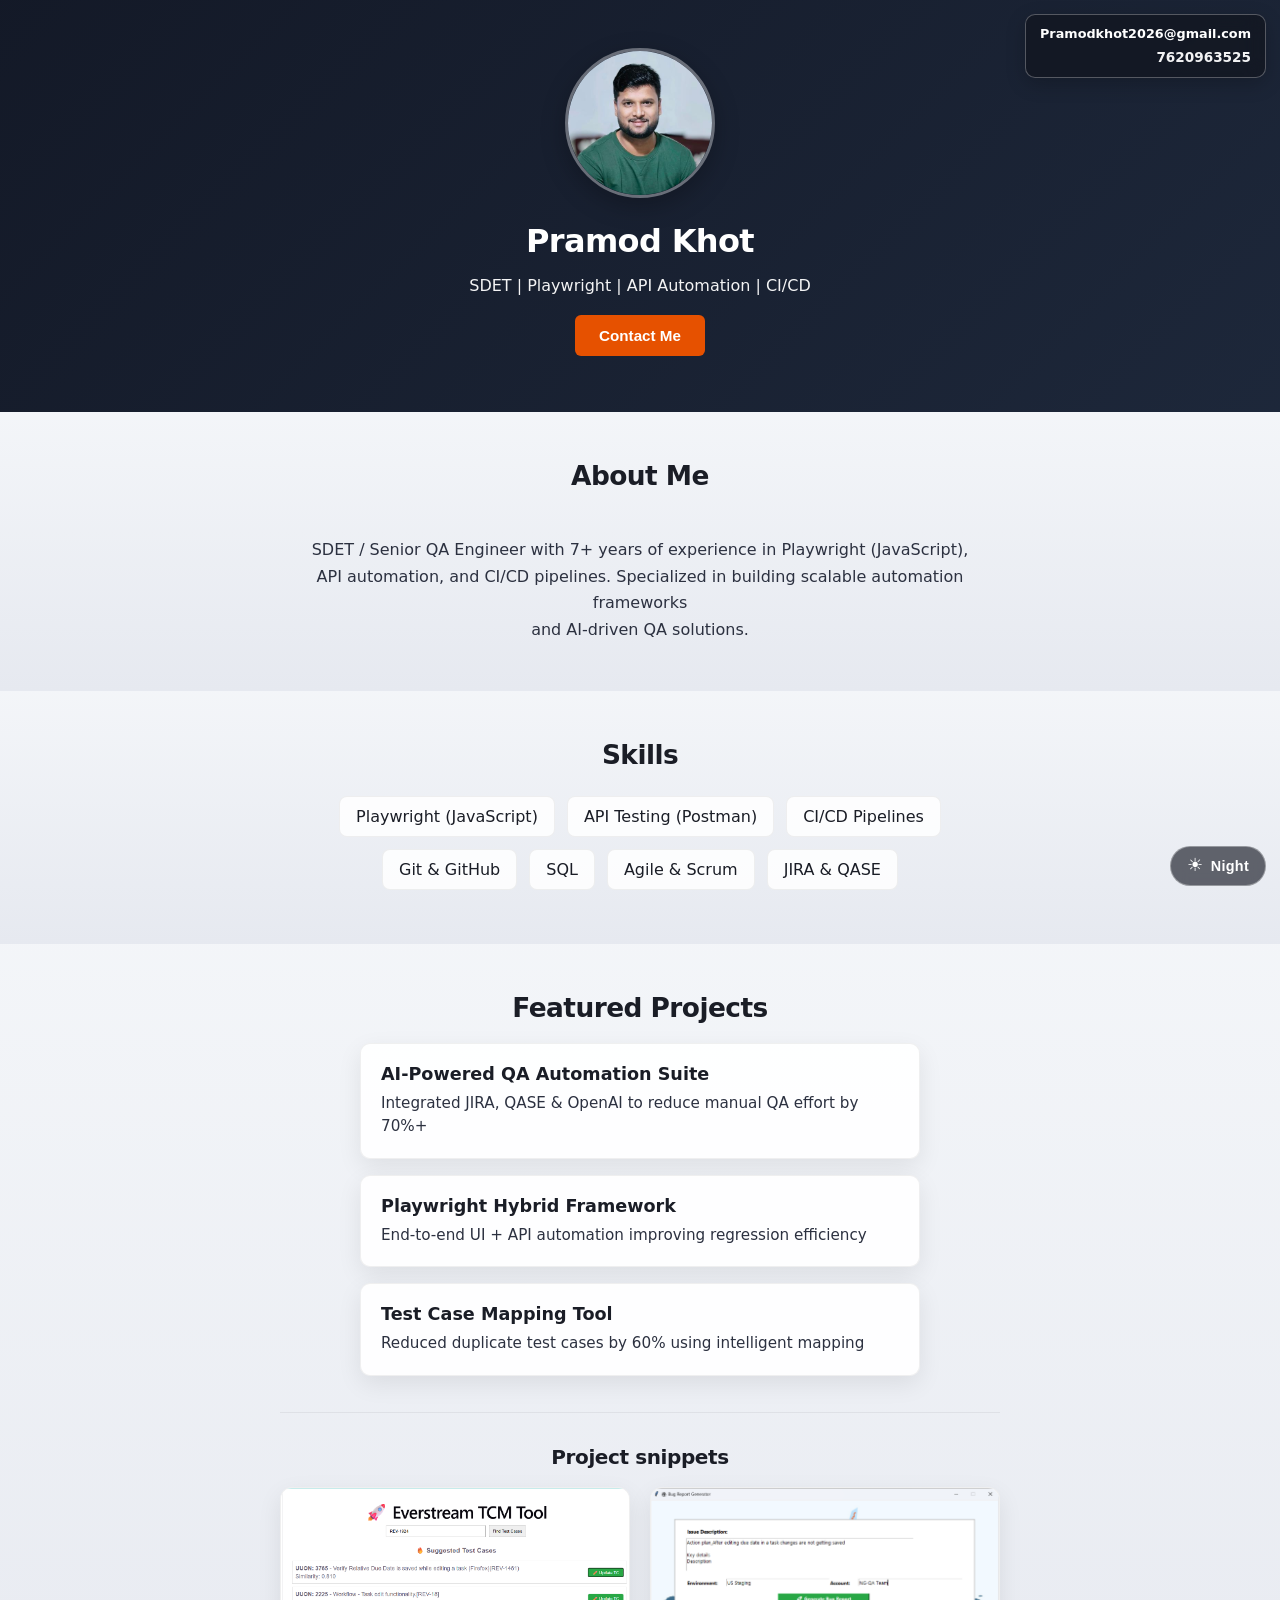
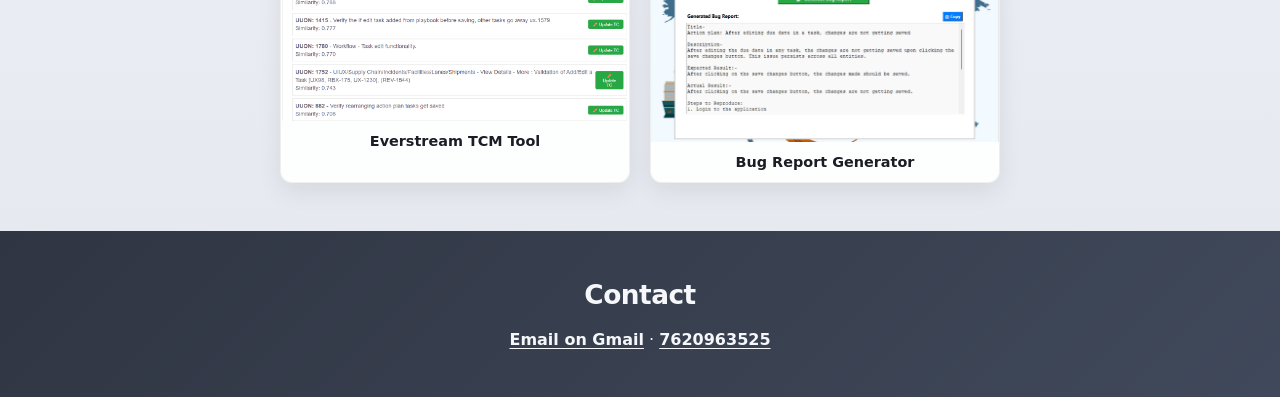
==== index.html @ f7825434 "Initial portfolio upload Initial portfolio upload" ====
<!DOCTYPE html>
<html lang="en" data-theme="light">
<head>
  <meta charset="UTF-8">
  <meta name="viewport" content="width=device-width, initial-scale=1.0">
  <title>Pramod Khot | QA Automation Engineer</title>
  <link rel="stylesheet" href="style.css">
</head>
<body>

<div class="top-contact" aria-label="Quick contact">
  <a
    class="top-contact__email"
    href="https://mail.google.com/mail/?view=cm&amp;fs=1&amp;to=Pramodkhot2026@gmail.com"
    target="_blank"
    rel="noopener noreferrer"
  >Pramodkhot2026@gmail.com</a>
  <a class="top-contact__phone" href="tel:+917620963525">7620963525</a>
</div>

<header class="hero">
  <div class="container">
    <img src="profile.jpg" alt="Profile" class="profile-img">
    <h1>Pramod Khot</h1>
    <p>SDET | Playwright | API Automation | CI/CD</p>
    <button type="button" onclick="showContact()">Contact Me</button>
  </div>
</header>

<section class="about section-panel">
  <div class="section-panel__inner">
    <h2>About Me</h2>
    <p id="about-text"></p>
  </div>
</section>

<section class="skills section-panel">
  <div class="section-panel__inner">
    <h2>Skills</h2>
    <ul id="skills-list"></ul>
  </div>
</section>

<section class="projects section-panel">
  <div class="section-panel__inner">
    <h2>Featured Projects</h2>
    <div class="project-card">
      <h3>AI-Powered QA Automation Suite</h3>
      <p>Integrated JIRA, QASE & OpenAI to reduce manual QA effort by 70%+</p>
    </div>

    <div class="project-card">
      <h3>Playwright Hybrid Framework</h3>
      <p>End-to-end UI + API automation improving regression efficiency</p>
    </div>

    <div class="project-card">
      <h3>Test Case Mapping Tool</h3>
      <p>Reduced duplicate test cases by 60% using intelligent mapping</p>
    </div>

    <div class="project-snippets">
      <h3 class="project-snippets__title">Project snippets</h3>
      <div class="project-snippets__grid">
        <figure class="project-snippet">
          <img
            src="TCM.png"
            loading="lazy"
            decoding="async"
            alt="Everstream TCM Tool: search and suggested test cases with similarity scores"
          >
          <figcaption>Everstream TCM Tool</figcaption>
        </figure>
        <figure class="project-snippet">
          <img
            src="bugGEn.png"
            loading="lazy"
            decoding="async"
            alt="Bug Report Generator: issue fields and generated bug report output"
          >
          <figcaption>Bug Report Generator</figcaption>
        </figure>
      </div>
    </div>
  </div>
</section>

<section class="contact section-panel" id="contact">
  <div class="section-panel__inner">
    <h2>Contact</h2>
    <p class="contact__links">
      <a
        href="https://mail.google.com/mail/?view=cm&amp;fs=1&amp;to=Pramodkhot2026@gmail.com"
        target="_blank"
        rel="noopener noreferrer"
      >Email on Gmail</a>
      <span class="contact__sep" aria-hidden="true"> · </span>
      <a href="tel:+917620963525">7620963525</a>
    </p>
  </div>
</section>

<button type="button" class="theme-toggle" id="theme-toggle" aria-label="Switch to night mode" title="Day / night">
  <span class="theme-toggle__icon" aria-hidden="true">☀</span>
  <span class="theme-toggle__label">Night</span>
</button>

<script src="script.js"></script>
</body>
</html>
---- style.css ----
/* Unsplash images — free to use per https://unsplash.com/license */

:root[data-theme="light"] {
  --body-bg: #e6e9ef;
  --text-heading: #1a1d26;
  --text-body: #2c3140;
  --card-bg: rgba(255, 255, 255, 0.92);
  --card-border: rgba(0, 0, 0, 0.06);
  --skill-bg: rgba(255, 255, 255, 0.85);
  --skill-text: #1a1d26;
  --btn-primary: #e65100;
  --btn-primary-hover: #ef6c00;
  --hero-overlay: linear-gradient(135deg, rgba(18, 24, 38, 0.82) 0%, rgba(30, 42, 62, 0.75) 100%);
  --panel-overlay: linear-gradient(180deg, rgba(245, 247, 250, 0.88) 0%, rgba(230, 233, 240, 0.92) 100%);
  --contact-overlay: linear-gradient(135deg, rgba(22, 28, 42, 0.88) 0%, rgba(35, 45, 65, 0.85) 100%);
  --contact-text: #f5f7fa;
  --shadow-card: 0 8px 24px rgba(0, 0, 0, 0.08);
  --bg-hero: url("https://images.unsplash.com/photo-1497366216548-37526070297c?auto=format&fit=crop&w=1920&q=80");
  --bg-about: url("https://images.unsplash.com/photo-1556761175-5973dc0af32d?auto=format&fit=crop&w=1920&q=80");
  --bg-skills: url("https://images.unsplash.com/photo-1517694712202-3dd3e3b33395?auto=format&fit=crop&w=1920&q=80");
  --bg-projects: url("https://images.unsplash.com/photo-1522071820081-009f0129c71c?auto=format&fit=crop&w=1920&q=80");
  --bg-contact: url("https://images.unsplash.com/photo-1521791136064-7986c2920226?auto=format&fit=crop&w=1920&q=80");
}

:root[data-theme="dark"] {
  --body-bg: #0d0f14;
  --text-heading: #f0f2f7;
  --text-body: #c8cdd8;
  --card-bg: rgba(22, 26, 36, 0.88);
  --card-border: rgba(255, 255, 255, 0.08);
  --skill-bg: rgba(40, 48, 64, 0.9);
  --skill-text: #e8ebf2;
  --btn-primary: #ff9800;
  --btn-primary-hover: #ffa726;
  --hero-overlay: linear-gradient(135deg, rgba(6, 8, 14, 0.88) 0%, rgba(12, 18, 32, 0.82) 100%);
  --panel-overlay: linear-gradient(180deg, rgba(10, 12, 18, 0.9) 0%, rgba(14, 18, 28, 0.92) 100%);
  --contact-overlay: linear-gradient(135deg, rgba(4, 6, 12, 0.9) 0%, rgba(10, 14, 24, 0.88) 100%);
  --contact-text: #e8ebf2;
  --shadow-card: 0 12px 32px rgba(0, 0, 0, 0.45);
  --bg-hero: url("https://images.unsplash.com/photo-1519501025264-65ba15a82390?auto=format&fit=crop&w=1920&q=80");
  --bg-about: url("https://images.unsplash.com/photo-1486406146926-c627a92ad1ab?auto=format&fit=crop&w=1920&q=80");
  --bg-skills: url("https://images.unsplash.com/photo-1550751827-4bd374c3f58b?auto=format&fit=crop&w=1920&q=80");
  --bg-projects: url("https://images.unsplash.com/photo-1504384308090-c894fdcc538d?auto=format&fit=crop&w=1920&q=80");
  --bg-contact: url("https://images.unsplash.com/photo-1480714378408-67cf0d13bc1b?auto=format&fit=crop&w=1920&q=80");
}

* {
  box-sizing: border-box;
}

body {
  font-family: "Segoe UI", system-ui, -apple-system, sans-serif;
  margin: 0;
  background: var(--body-bg);
  color: var(--text-body);
  text-align: center;
  transition: background-color 0.35s ease, color 0.35s ease;
}

.top-contact {
  position: fixed;
  top: max(14px, env(safe-area-inset-top, 0px));
  right: max(14px, env(safe-area-inset-right, 0px));
  z-index: 1000;
  display: flex;
  flex-direction: column;
  align-items: flex-end;
  gap: 6px;
  max-width: min(92vw, 320px);
  padding: 10px 14px;
  border-radius: 10px;
  border: 1px solid rgba(255, 255, 255, 0.28);
  background: rgba(18, 22, 32, 0.78);
  color: #f5f7fa;
  font-size: 0.8rem;
  line-height: 1.35;
  text-align: right;
  backdrop-filter: blur(10px);
  box-shadow: 0 6px 20px rgba(0, 0, 0, 0.2);
}

.top-contact a {
  color: #fff;
  text-decoration: none;
  word-break: break-word;
  font-weight: 600;
}

.top-contact a:hover {
  text-decoration: underline;
  color: #ffe0b2;
}

.top-contact__phone {
  font-weight: 500;
  font-size: 0.85rem;
  opacity: 0.95;
}

.theme-toggle {
  position: fixed;
  bottom: max(14px, env(safe-area-inset-bottom, 0px));
  right: max(14px, env(safe-area-inset-right, 0px));
  top: auto;
  z-index: 1000;
  display: inline-flex;
  align-items: center;
  gap: 8px;
  padding: 10px 16px;
  border: 1px solid rgba(255, 255, 255, 0.35);
  border-radius: 999px;
  background: rgba(20, 24, 35, 0.65);
  color: #fff;
  cursor: pointer;
  font-size: 0.9rem;
  backdrop-filter: blur(8px);
  transition: background 0.2s, transform 0.15s;
}

.theme-toggle:hover {
  background: rgba(30, 36, 52, 0.85);
  transform: translateY(-1px);
}

.theme-toggle__icon {
  font-size: 1.1rem;
  line-height: 1;
}

.theme-toggle__label {
  font-weight: 600;
  letter-spacing: 0.02em;
}

.hero {
  position: relative;
  color: #fff;
  padding: 48px 20px 56px;
  background-color: #1a1f2e;
  background-image: var(--bg-hero);
  background-size: cover;
  background-position: center;
  transition: background-image 0.5s ease;
}

.hero::before {
  content: "";
  position: absolute;
  inset: 0;
  background: var(--hero-overlay);
  pointer-events: none;
}

.hero .container {
  position: relative;
  z-index: 1;
}

.profile-img {
  width: 150px;
  height: 150px;
  object-fit: cover;
  border-radius: 50%;
  margin-bottom: 10px;
  border: 3px solid rgba(255, 255, 255, 0.35);
  box-shadow: 0 8px 24px rgba(0, 0, 0, 0.25);
}

.container h1 {
  margin: 10px 0;
  font-weight: 700;
  letter-spacing: -0.02em;
}

.hero p {
  opacity: 0.95;
  margin-bottom: 20px;
}

button:not(.theme-toggle) {
  padding: 12px 24px;
  background: var(--btn-primary);
  border: none;
  cursor: pointer;
  color: #fff;
  border-radius: 6px;
  font-weight: 600;
  font-size: 0.95rem;
  transition: background 0.2s, transform 0.15s;
}

button:not(.theme-toggle):hover {
  background: var(--btn-primary-hover);
  transform: translateY(-1px);
}

.section-panel {
  position: relative;
  padding: 48px 20px;
  background-color: var(--body-bg);
  background-size: cover;
  background-position: center;
  background-attachment: scroll;
  transition: color 0.35s ease;
}

.section-panel__inner {
  position: relative;
  z-index: 1;
  max-width: 720px;
  margin: 0 auto;
}

.section-panel h2 {
  color: var(--text-heading);
  margin: 0 0 20px;
  font-size: 1.65rem;
  letter-spacing: -0.02em;
}

.about {
  background-image: var(--bg-about);
  transition: background-image 0.5s ease;
}

.about::before {
  content: "";
  position: absolute;
  inset: 0;
  background: var(--panel-overlay);
  pointer-events: none;
}

.skills {
  background-image: var(--bg-skills);
  transition: background-image 0.5s ease;
}

.skills::before {
  content: "";
  position: absolute;
  inset: 0;
  background: var(--panel-overlay);
  pointer-events: none;
}

.projects {
  background-image: var(--bg-projects);
  transition: background-image 0.5s ease;
}

.projects::before {
  content: "";
  position: absolute;
  inset: 0;
  background: var(--panel-overlay);
  pointer-events: none;
}

.contact {
  background-image: var(--bg-contact);
  color: var(--contact-text);
  transition: background-image 0.5s ease;
}

.contact::before {
  content: "";
  position: absolute;
  inset: 0;
  background: var(--contact-overlay);
  pointer-events: none;
}

.contact h2,
.contact p {
  color: inherit;
}

.contact__links {
  margin: 0;
  font-size: 1rem;
}

.contact__links a {
  color: inherit;
  font-weight: 600;
  text-decoration: underline;
  text-underline-offset: 3px;
}

.contact__links a:hover {
  opacity: 0.9;
}

.skills ul {
  list-style: none;
  padding: 0;
  margin: 0;
}

.skills li {
  display: inline-block;
  background: var(--skill-bg);
  color: var(--skill-text);
  margin: 6px;
  padding: 10px 16px;
  border-radius: 8px;
  font-weight: 500;
  border: 1px solid var(--card-border);
  transition: background 0.35s ease, color 0.35s ease;
}

.project-card {
  background: var(--card-bg);
  color: var(--text-body);
  margin: 16px auto;
  padding: 20px;
  width: 100%;
  max-width: 560px;
  border-radius: 10px;
  box-shadow: var(--shadow-card);
  border: 1px solid var(--card-border);
  text-align: left;
  transition: background 0.35s ease, color 0.35s ease, box-shadow 0.35s ease;
}

.project-card h3 {
  color: var(--text-heading);
  margin: 0 0 8px;
  font-size: 1.1rem;
}

.project-card p {
  margin: 0;
  line-height: 1.5;
  font-size: 0.95rem;
}

.project-snippets {
  margin-top: 36px;
  padding-top: 32px;
  border-top: 1px solid var(--card-border);
  max-width: 960px;
  margin-left: auto;
  margin-right: auto;
}

.project-snippets__title {
  margin: 0 0 18px;
  font-size: 1.25rem;
  font-weight: 700;
  color: var(--text-heading);
  letter-spacing: -0.02em;
}

.project-snippets__grid {
  display: grid;
  grid-template-columns: repeat(auto-fit, minmax(min(100%, 300px), 1fr));
  gap: 20px;
  text-align: center;
}

.project-snippet {
  margin: 0;
  background: var(--card-bg);
  border-radius: 12px;
  overflow: hidden;
  border: 1px solid var(--card-border);
  box-shadow: var(--shadow-card);
  transition: box-shadow 0.25s ease, transform 0.2s ease;
}

.project-snippet:hover {
  box-shadow: 0 14px 36px rgba(0, 0, 0, 0.12);
  transform: translateY(-2px);
}

:root[data-theme="dark"] .project-snippet:hover {
  box-shadow: 0 16px 40px rgba(0, 0, 0, 0.55);
}

.project-snippet img {
  width: 100%;
  height: auto;
  display: block;
}

.project-snippet figcaption {
  padding: 12px 14px;
  font-size: 0.9rem;
  font-weight: 600;
  color: var(--text-heading);
}

#about-text {
  line-height: 1.65;
  margin: 0;
  text-align: center;
}

@media (prefers-reduced-motion: reduce) {
  *,
  *::before {
    transition: none !important;
  }
}
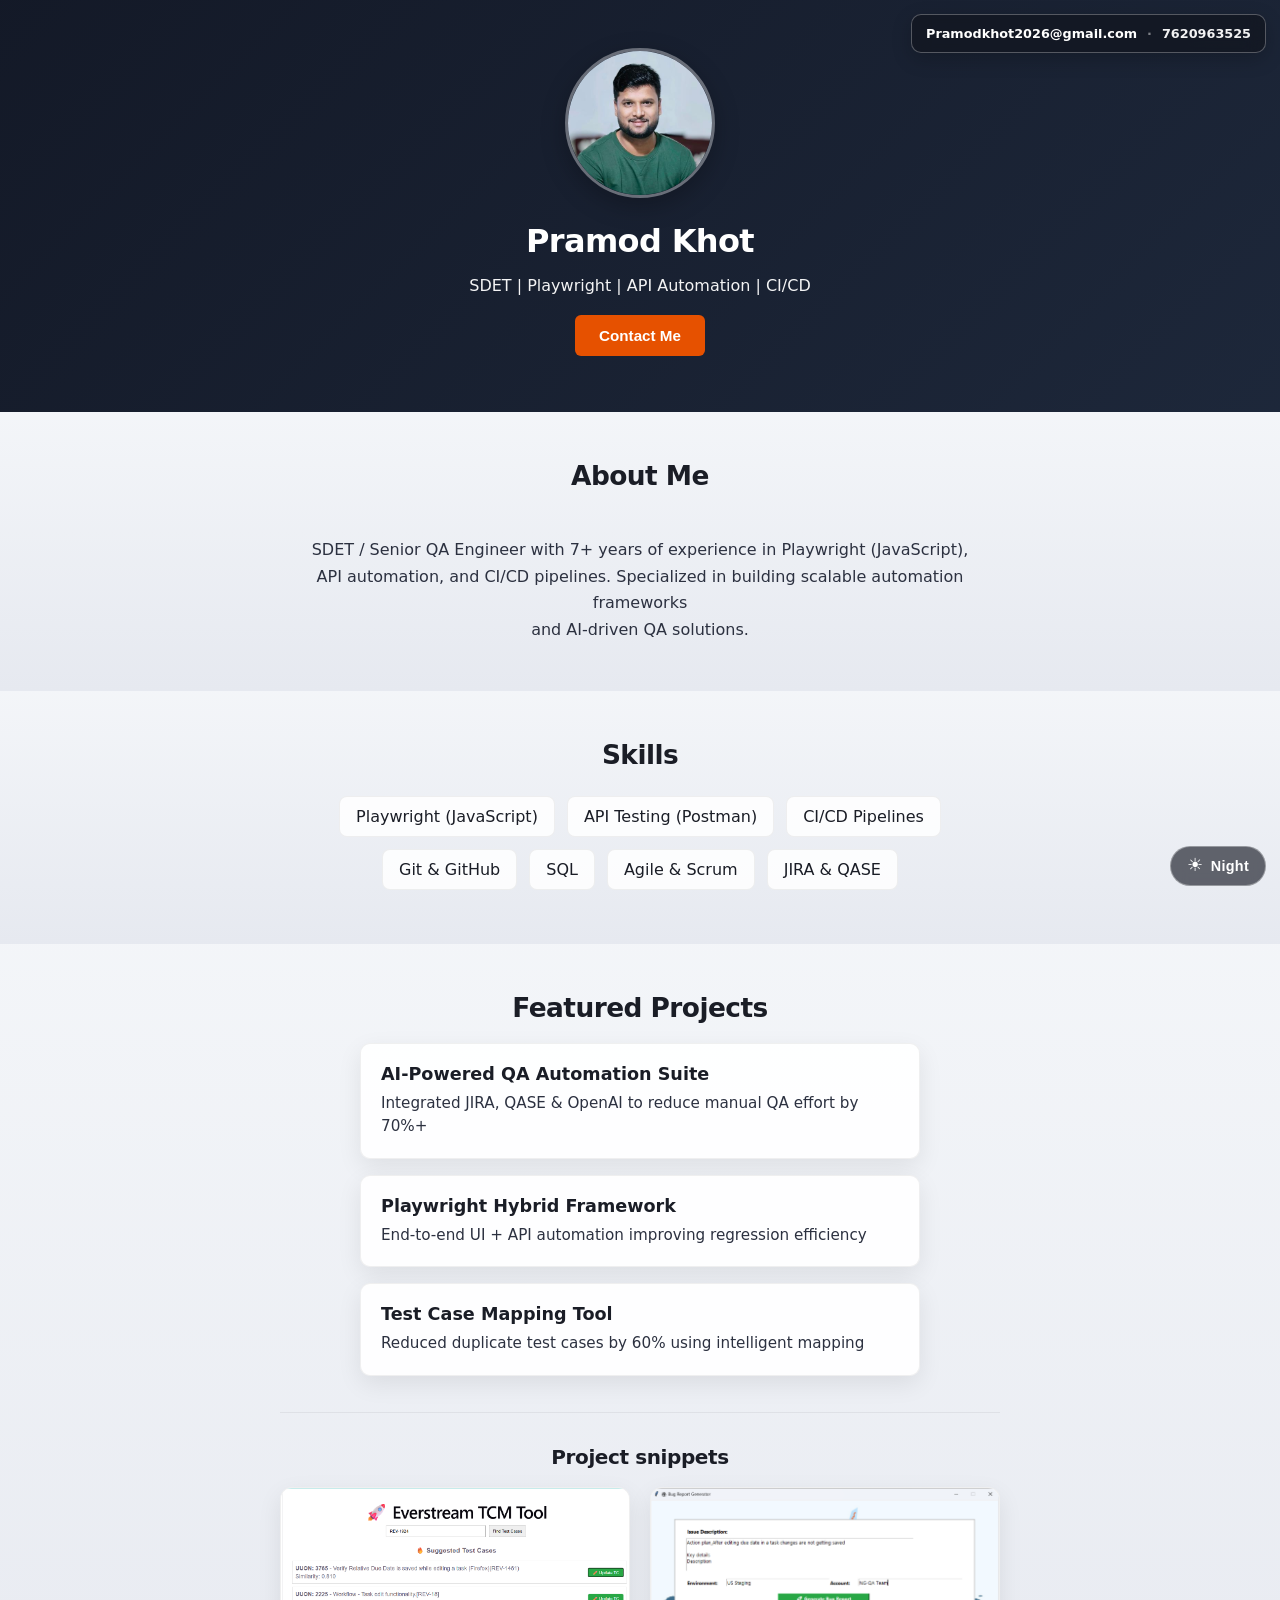
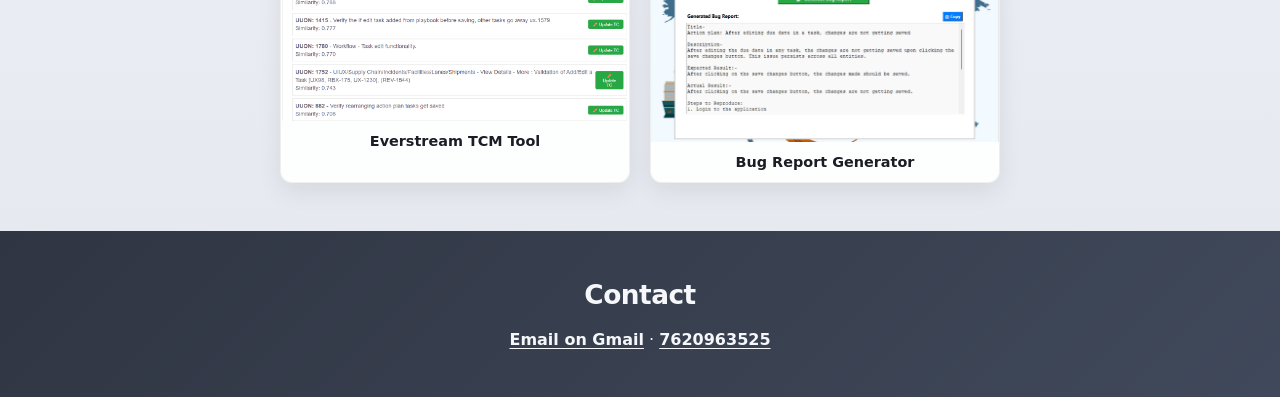
==== commit 0f15b34f: "contact horizontal contact horizontal" ====
--- a/index.html
+++ b/index.html
@@ -15,6 +15,7 @@
     target="_blank"
     rel="noopener noreferrer"
   >Pramodkhot2026@gmail.com</a>
+  <span class="top-contact__sep" aria-hidden="true">·</span>
   <a class="top-contact__phone" href="tel:+917620963525">7620963525</a>
 </div>
 
--- a/style.css
+++ b/style.css
@@ -63,10 +63,12 @@
   right: max(14px, env(safe-area-inset-right, 0px));
   z-index: 1000;
   display: flex;
-  flex-direction: column;
-  align-items: flex-end;
-  gap: 6px;
-  max-width: min(92vw, 320px);
+  flex-direction: row;
+  flex-wrap: wrap;
+  align-items: center;
+  justify-content: flex-end;
+  gap: 8px 10px;
+  max-width: min(96vw, 560px);
   padding: 10px 14px;
   border-radius: 10px;
   border: 1px solid rgba(255, 255, 255, 0.28);
@@ -91,10 +93,17 @@
   color: #ffe0b2;
 }
 
+.top-contact__sep {
+  color: rgba(255, 255, 255, 0.45);
+  font-weight: 700;
+  user-select: none;
+}
+
 .top-contact__phone {
-  font-weight: 500;
-  font-size: 0.85rem;
+  font-weight: 600;
+  font-size: 0.8rem;
   opacity: 0.95;
+  white-space: nowrap;
 }
 
 .theme-toggle {
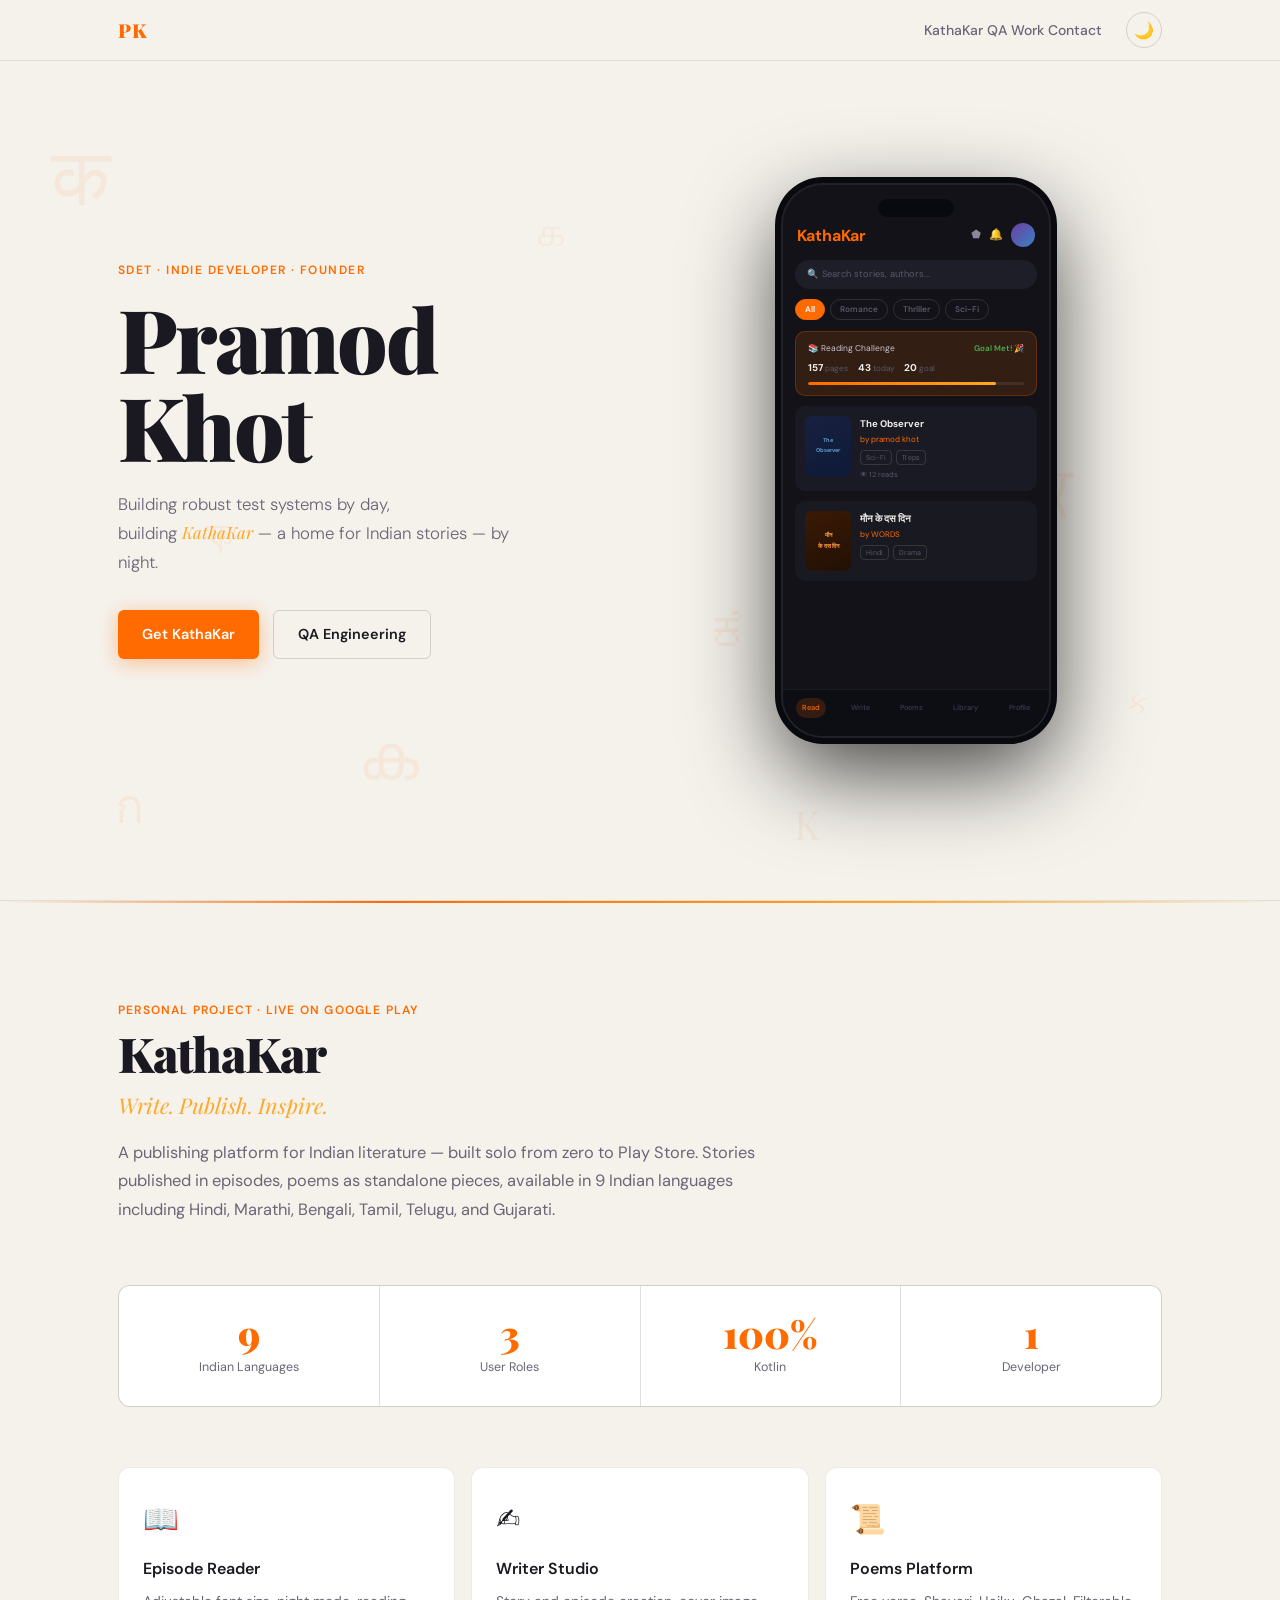
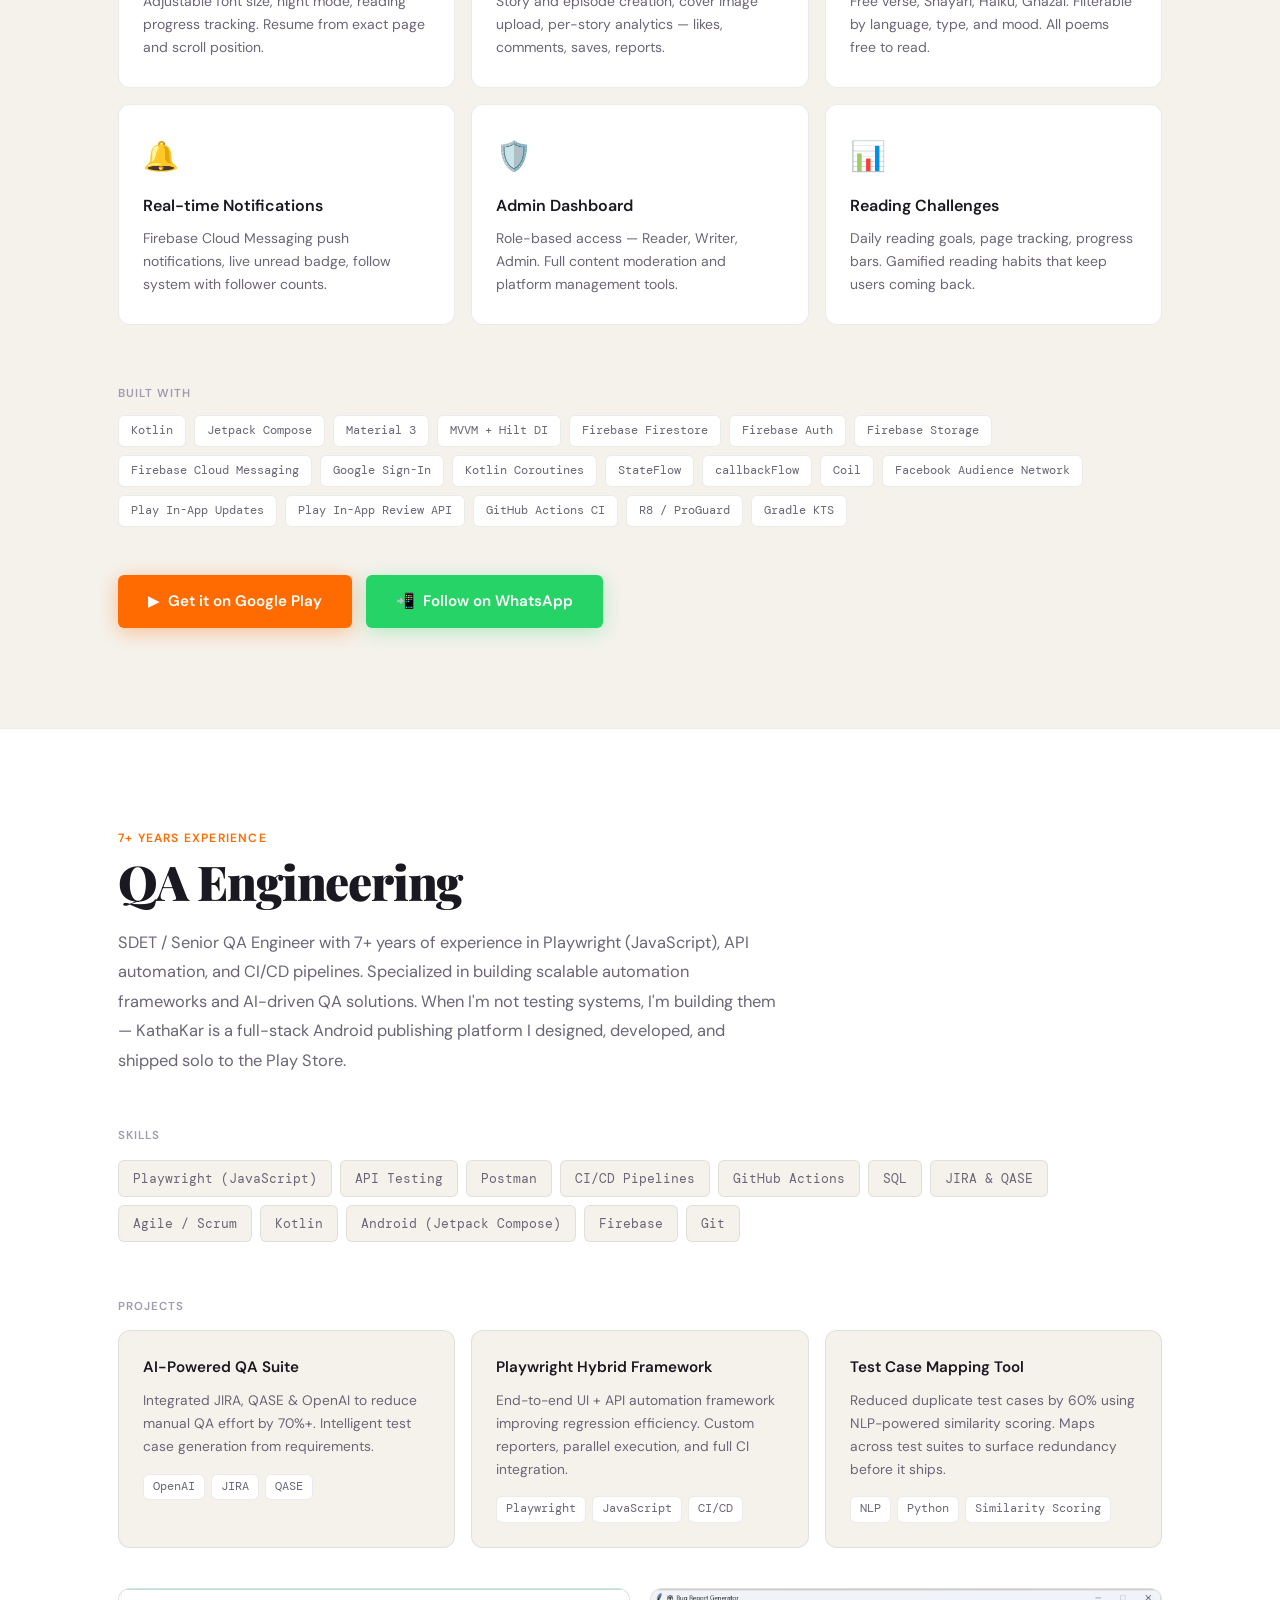
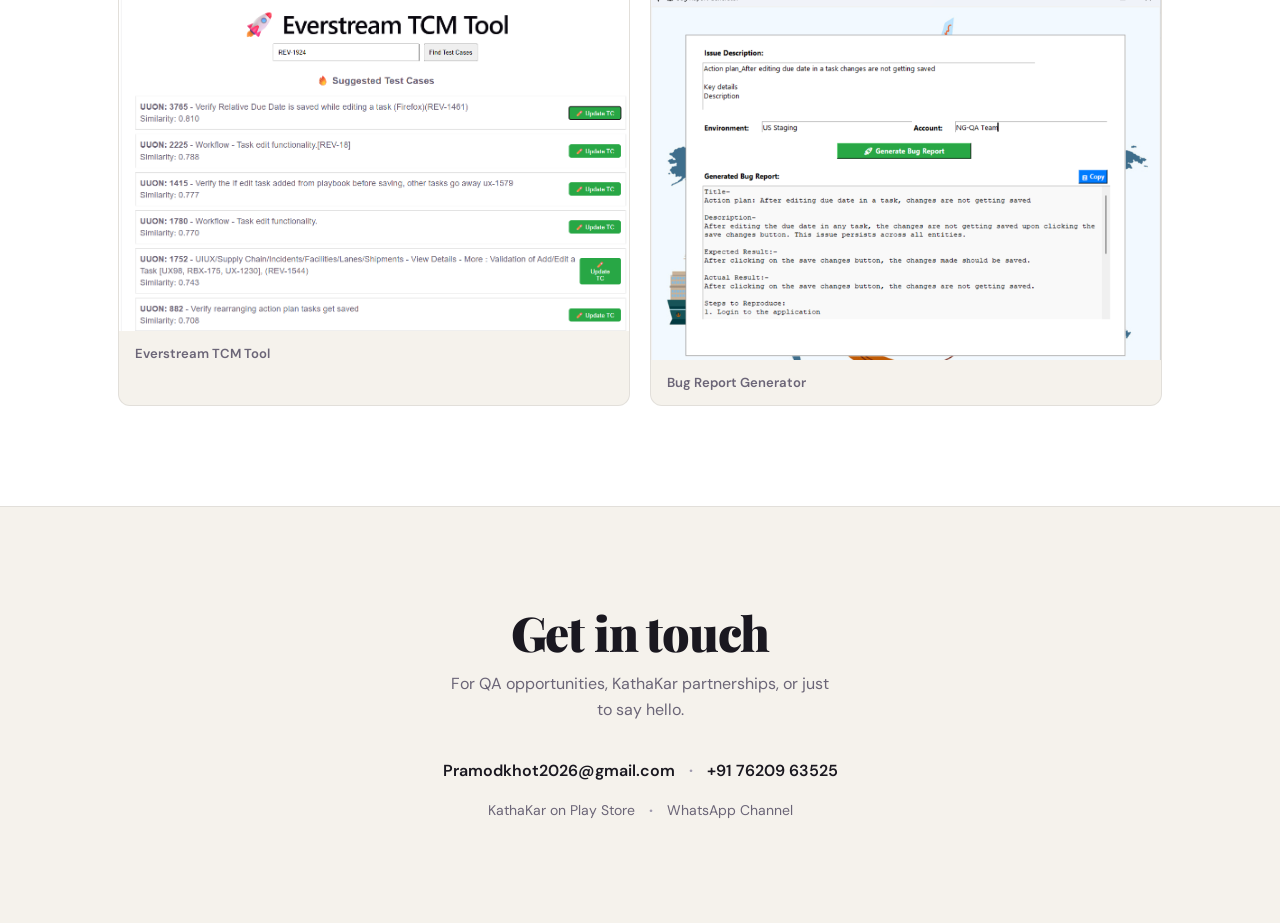
==== commit 47d2fcb7: "Redesign portfolio — add full KathaKar feature section - New hero: split layout with CSS phone mocku" ====
--- a/index.html
+++ b/index.html
@@ -1,111 +1,331 @@
-<!DOCTYPE html>
-<html lang="en" data-theme="light">
-<head>
-  <meta charset="UTF-8">
-  <meta name="viewport" content="width=device-width, initial-scale=1.0">
-  <title>Pramod Khot | QA Automation Engineer</title>
-  <link rel="stylesheet" href="style.css">
-</head>
-<body>
-
-<div class="top-contact" aria-label="Quick contact">
-  <a
-    class="top-contact__email"
-    href="https://mail.google.com/mail/?view=cm&amp;fs=1&amp;to=Pramodkhot2026@gmail.com"
-    target="_blank"
-    rel="noopener noreferrer"
-  >Pramodkhot2026@gmail.com</a>
-  <span class="top-contact__sep" aria-hidden="true">·</span>
-  <a class="top-contact__phone" href="tel:+917620963525">7620963525</a>
-</div>
-
-<header class="hero">
-  <div class="container">
-    <img src="profile.jpg" alt="Profile" class="profile-img">
-    <h1>Pramod Khot</h1>
-    <p>SDET | Playwright | API Automation | CI/CD</p>
-    <button type="button" onclick="showContact()">Contact Me</button>
-  </div>
-</header>
-
-<section class="about section-panel">
-  <div class="section-panel__inner">
-    <h2>About Me</h2>
-    <p id="about-text"></p>
-  </div>
-</section>
-
-<section class="skills section-panel">
-  <div class="section-panel__inner">
-    <h2>Skills</h2>
-    <ul id="skills-list"></ul>
-  </div>
-</section>
-
-<section class="projects section-panel">
-  <div class="section-panel__inner">
-    <h2>Featured Projects</h2>
-    <div class="project-card">
-      <h3>AI-Powered QA Automation Suite</h3>
-      <p>Integrated JIRA, QASE & OpenAI to reduce manual QA effort by 70%+</p>
-    </div>
-
-    <div class="project-card">
-      <h3>Playwright Hybrid Framework</h3>
-      <p>End-to-end UI + API automation improving regression efficiency</p>
-    </div>
-
-    <div class="project-card">
-      <h3>Test Case Mapping Tool</h3>
-      <p>Reduced duplicate test cases by 60% using intelligent mapping</p>
-    </div>
-
-    <div class="project-snippets">
-      <h3 class="project-snippets__title">Project snippets</h3>
-      <div class="project-snippets__grid">
-        <figure class="project-snippet">
-          <img
-            src="TCM.png"
-            loading="lazy"
-            decoding="async"
-            alt="Everstream TCM Tool: search and suggested test cases with similarity scores"
-          >
-          <figcaption>Everstream TCM Tool</figcaption>
-        </figure>
-        <figure class="project-snippet">
-          <img
-            src="bugGEn.png"
-            loading="lazy"
-            decoding="async"
-            alt="Bug Report Generator: issue fields and generated bug report output"
-          >
-          <figcaption>Bug Report Generator</figcaption>
-        </figure>
-      </div>
-    </div>
-  </div>
-</section>
-
-<section class="contact section-panel" id="contact">
-  <div class="section-panel__inner">
-    <h2>Contact</h2>
-    <p class="contact__links">
-      <a
-        href="https://mail.google.com/mail/?view=cm&amp;fs=1&amp;to=Pramodkhot2026@gmail.com"
-        target="_blank"
-        rel="noopener noreferrer"
-      >Email on Gmail</a>
-      <span class="contact__sep" aria-hidden="true"> · </span>
-      <a href="tel:+917620963525">7620963525</a>
-    </p>
-  </div>
-</section>
-
-<button type="button" class="theme-toggle" id="theme-toggle" aria-label="Switch to night mode" title="Day / night">
-  <span class="theme-toggle__icon" aria-hidden="true">☀</span>
-  <span class="theme-toggle__label">Night</span>
-</button>
-
-<script src="script.js"></script>
-</body>
-</html>
+<!DOCTYPE html>
+<html lang="en" data-theme="dark">
+<head>
+  <meta charset="UTF-8">
+  <meta name="viewport" content="width=device-width, initial-scale=1.0">
+  <title>Pramod Khot — SDET & Indie Developer</title>
+  <link rel="preconnect" href="https://fonts.googleapis.com">
+  <link rel="preconnect" href="https://fonts.gstatic.com" crossorigin>
+  <link href="https://fonts.googleapis.com/css2?family=Playfair+Display:ital,wght@0,700;0,900;1,400&family=DM+Sans:ital,wght@0,300;0,400;0,500;0,600;1,300&family=DM+Mono:wght@400;500&display=swap" rel="stylesheet">
+  <link rel="stylesheet" href="style.css">
+</head>
+<body>
+
+<!-- Fixed nav -->
+<nav class="nav" aria-label="Primary navigation">
+  <div class="nav__inner">
+    <a href="#home" class="nav__brand">PK</a>
+    <div class="nav__links">
+      <a href="#kathakar" class="nav__link">KathaKar</a>
+      <a href="#craft" class="nav__link">QA Work</a>
+      <a href="#contact" class="nav__link">Contact</a>
+    </div>
+    <button class="nav__theme" id="theme-btn" aria-label="Toggle theme" type="button">
+      <span class="nav__theme-icon" aria-hidden="true">☀</span>
+    </button>
+  </div>
+</nav>
+
+<!-- HERO -->
+<section class="hero" id="home" aria-label="Introduction">
+  <!-- Floating Indian script chars — each char is "K" in a different Indian language script -->
+  <div class="script-canvas" aria-hidden="true">
+    <span class="script-char" style="--x:4%;  --y:12%; --s:5rem;  --d:0s">क</span>
+    <span class="script-char" style="--x:16%; --y:55%; --s:3rem;  --d:5s">ক</span>
+    <span class="script-char" style="--x:28%; --y:78%; --s:4rem;  --d:2s">ക</span>
+    <span class="script-char" style="--x:42%; --y:22%; --s:2.5rem;--d:8s">க</span>
+    <span class="script-char" style="--x:55%; --y:65%; --s:3.5rem;--d:3s">ಕ</span>
+    <span class="script-char" style="--x:70%; --y:18%; --s:2.5rem;--d:6s">క</span>
+    <span class="script-char" style="--x:80%; --y:48%; --s:4.5rem;--d:1s">ਕ</span>
+    <span class="script-char" style="--x:88%; --y:75%; --s:2rem;  --d:7s">ક</span>
+    <span class="script-char" style="--x:9%;  --y:85%; --s:3rem;  --d:4s">ก</span>
+    <span class="script-char" style="--x:62%; --y:88%; --s:2.5rem;--d:9s">K</span>
+  </div>
+
+  <div class="hero__grid container">
+    <div class="hero__content">
+      <p class="hero__eyebrow">SDET · Indie Developer · Founder</p>
+      <h1 class="hero__name">Pramod<br>Khot</h1>
+      <p class="hero__sub">
+        Building robust test systems by day,<br>
+        building <em>KathaKar</em> — a home for Indian stories — by night.
+      </p>
+      <div class="hero__ctas">
+        <a href="https://play.google.com/store/apps/details?id=com.pramodkhot.kathakar"
+           target="_blank" rel="noopener noreferrer" class="btn btn--primary">
+          Get KathaKar
+        </a>
+        <a href="#craft" class="btn btn--ghost">QA Engineering</a>
+      </div>
+    </div>
+
+    <div class="hero__phone-wrap">
+      <div class="phone-glow" aria-hidden="true"></div>
+      <div class="phone">
+        <div class="phone__notch"></div>
+        <div class="phone__screen">
+          <div class="app-bar">
+            <span class="app-bar__name">KathaKar</span>
+            <div class="app-bar__right">
+              <span class="app-bar__icon">⬟</span>
+              <span class="app-bar__icon">🔔</span>
+              <div class="app-bar__avatar"></div>
+            </div>
+          </div>
+          <div class="app-search">🔍 Search stories, authors...</div>
+          <div class="app-chips">
+            <span class="app-chip app-chip--on">All</span>
+            <span class="app-chip">Romance</span>
+            <span class="app-chip">Thriller</span>
+            <span class="app-chip">Sci-Fi</span>
+          </div>
+          <div class="app-challenge">
+            <div class="app-challenge__head">
+              <span>📚 Reading Challenge</span>
+              <span class="app-challenge__met">Goal Met! 🎉</span>
+            </div>
+            <div class="app-challenge__stats">
+              <span><b>157</b> pages</span>
+              <span><b>43</b> today</span>
+              <span><b>20</b> goal</span>
+            </div>
+            <div class="app-challenge__track">
+              <div class="app-challenge__fill"></div>
+            </div>
+          </div>
+          <div class="app-story">
+            <div class="app-story__cover">
+              <span>The</span>
+              <span>Observer</span>
+            </div>
+            <div class="app-story__body">
+              <div class="app-story__title">The Observer</div>
+              <div class="app-story__author">by pramod khot</div>
+              <div class="app-story__tags">
+                <span class="app-stag">Sci-Fi</span>
+                <span class="app-stag">11 eps</span>
+              </div>
+              <div class="app-story__reads">👁 12 reads</div>
+            </div>
+          </div>
+          <div class="app-story app-story--2">
+            <div class="app-story__cover app-story__cover--b">
+              <span>मौन</span>
+              <span>के दस दिन</span>
+            </div>
+            <div class="app-story__body">
+              <div class="app-story__title">मौन के दस दिन</div>
+              <div class="app-story__author">by WORDS</div>
+              <div class="app-story__tags">
+                <span class="app-stag">Hindi</span>
+                <span class="app-stag">Drama</span>
+              </div>
+            </div>
+          </div>
+          <div class="app-nav">
+            <span class="app-nav__item app-nav__item--on">Read</span>
+            <span class="app-nav__item">Write</span>
+            <span class="app-nav__item">Poems</span>
+            <span class="app-nav__item">Library</span>
+            <span class="app-nav__item">Profile</span>
+          </div>
+        </div>
+      </div>
+    </div>
+  </div>
+</section>
+
+<!-- KATHAKAR FEATURE SECTION -->
+<section class="kk" id="kathakar" aria-label="KathaKar app">
+  <div class="container">
+    <header class="kk__header">
+      <p class="eyebrow">Personal Project · Live on Google Play</p>
+      <h2 class="display-title">KathaKar</h2>
+      <p class="kk__tagline">Write. Publish. Inspire.</p>
+      <p class="kk__desc">
+        A publishing platform for Indian literature — built solo from zero to Play Store.
+        Stories published in episodes, poems as standalone pieces, available in 9 Indian languages
+        including Hindi, Marathi, Bengali, Tamil, Telugu, and Gujarati.
+      </p>
+    </header>
+
+    <div class="kk-numbers">
+      <div class="kk-num">
+        <span class="kk-num__val">9</span>
+        <span class="kk-num__label">Indian Languages</span>
+      </div>
+      <div class="kk-num">
+        <span class="kk-num__val">3</span>
+        <span class="kk-num__label">User Roles</span>
+      </div>
+      <div class="kk-num">
+        <span class="kk-num__val">100%</span>
+        <span class="kk-num__label">Kotlin</span>
+      </div>
+      <div class="kk-num">
+        <span class="kk-num__val">1</span>
+        <span class="kk-num__label">Developer</span>
+      </div>
+    </div>
+
+    <div class="kk-features">
+      <div class="kk-feat">
+        <div class="kk-feat__icon">📖</div>
+        <h3 class="kk-feat__title">Episode Reader</h3>
+        <p class="kk-feat__desc">Adjustable font size, night mode, reading progress tracking. Resume from exact page and scroll position.</p>
+      </div>
+      <div class="kk-feat">
+        <div class="kk-feat__icon">✍️</div>
+        <h3 class="kk-feat__title">Writer Studio</h3>
+        <p class="kk-feat__desc">Story and episode creation, cover image upload, per-story analytics — likes, comments, saves, reports.</p>
+      </div>
+      <div class="kk-feat">
+        <div class="kk-feat__icon">📜</div>
+        <h3 class="kk-feat__title">Poems Platform</h3>
+        <p class="kk-feat__desc">Free verse, Shayari, Haiku, Ghazal. Filterable by language, type, and mood. All poems free to read.</p>
+      </div>
+      <div class="kk-feat">
+        <div class="kk-feat__icon">🔔</div>
+        <h3 class="kk-feat__title">Real-time Notifications</h3>
+        <p class="kk-feat__desc">Firebase Cloud Messaging push notifications, live unread badge, follow system with follower counts.</p>
+      </div>
+      <div class="kk-feat">
+        <div class="kk-feat__icon">🛡️</div>
+        <h3 class="kk-feat__title">Admin Dashboard</h3>
+        <p class="kk-feat__desc">Role-based access — Reader, Writer, Admin. Full content moderation and platform management tools.</p>
+      </div>
+      <div class="kk-feat">
+        <div class="kk-feat__icon">📊</div>
+        <h3 class="kk-feat__title">Reading Challenges</h3>
+        <p class="kk-feat__desc">Daily reading goals, page tracking, progress bars. Gamified reading habits that keep users coming back.</p>
+      </div>
+    </div>
+
+    <div class="kk-stack">
+      <p class="kk-stack__label">Built with</p>
+      <div class="kk-stack__tags">
+        <span class="mono-tag">Kotlin</span>
+        <span class="mono-tag">Jetpack Compose</span>
+        <span class="mono-tag">Material 3</span>
+        <span class="mono-tag">MVVM + Hilt DI</span>
+        <span class="mono-tag">Firebase Firestore</span>
+        <span class="mono-tag">Firebase Auth</span>
+        <span class="mono-tag">Firebase Storage</span>
+        <span class="mono-tag">Firebase Cloud Messaging</span>
+        <span class="mono-tag">Google Sign-In</span>
+        <span class="mono-tag">Kotlin Coroutines</span>
+        <span class="mono-tag">StateFlow</span>
+        <span class="mono-tag">callbackFlow</span>
+        <span class="mono-tag">Coil</span>
+        <span class="mono-tag">Facebook Audience Network</span>
+        <span class="mono-tag">Play In-App Updates</span>
+        <span class="mono-tag">Play In-App Review API</span>
+        <span class="mono-tag">GitHub Actions CI</span>
+        <span class="mono-tag">R8 / ProGuard</span>
+        <span class="mono-tag">Gradle KTS</span>
+      </div>
+    </div>
+
+    <div class="kk-ctas">
+      <a href="https://play.google.com/store/apps/details?id=com.pramodkhot.kathakar"
+         target="_blank" rel="noopener noreferrer" class="btn btn--primary btn--lg">
+        ▶&nbsp; Get it on Google Play
+      </a>
+      <a href="https://whatsapp.com/channel/0029Vb7g1mf4SpkJRLVfcO1n"
+         target="_blank" rel="noopener noreferrer" class="btn btn--wa btn--lg">
+        📲&nbsp; Follow on WhatsApp
+      </a>
+    </div>
+  </div>
+</section>
+
+<!-- QA ENGINEERING SECTION -->
+<section class="craft" id="craft" aria-label="QA Engineering">
+  <div class="container">
+    <p class="eyebrow">7+ Years Experience</p>
+    <h2 class="display-title">QA Engineering</h2>
+    <p class="craft__about" id="about-text"></p>
+
+    <div class="craft__skills-block">
+      <p class="block-label">Skills</p>
+      <ul class="craft__skills" id="skills-list"></ul>
+    </div>
+
+    <div class="craft__projects-block">
+      <p class="block-label">Projects</p>
+      <div class="qa-grid">
+        <div class="qa-card">
+          <h3 class="qa-card__title">AI-Powered QA Suite</h3>
+          <p class="qa-card__desc">Integrated JIRA, QASE &amp; OpenAI to reduce manual QA effort by 70%+. Intelligent test case generation from requirements.</p>
+          <div class="qa-card__tags">
+            <span class="mono-tag mono-tag--sm">OpenAI</span>
+            <span class="mono-tag mono-tag--sm">JIRA</span>
+            <span class="mono-tag mono-tag--sm">QASE</span>
+          </div>
+        </div>
+        <div class="qa-card">
+          <h3 class="qa-card__title">Playwright Hybrid Framework</h3>
+          <p class="qa-card__desc">End-to-end UI + API automation framework improving regression efficiency. Custom reporters, parallel execution, and full CI integration.</p>
+          <div class="qa-card__tags">
+            <span class="mono-tag mono-tag--sm">Playwright</span>
+            <span class="mono-tag mono-tag--sm">JavaScript</span>
+            <span class="mono-tag mono-tag--sm">CI/CD</span>
+          </div>
+        </div>
+        <div class="qa-card">
+          <h3 class="qa-card__title">Test Case Mapping Tool</h3>
+          <p class="qa-card__desc">Reduced duplicate test cases by 60% using NLP-powered similarity scoring. Maps across test suites to surface redundancy before it ships.</p>
+          <div class="qa-card__tags">
+            <span class="mono-tag mono-tag--sm">NLP</span>
+            <span class="mono-tag mono-tag--sm">Python</span>
+            <span class="mono-tag mono-tag--sm">Similarity Scoring</span>
+          </div>
+        </div>
+      </div>
+
+      <div class="qa-shots">
+        <figure class="qa-shot">
+          <img src="TCM.png" loading="lazy" decoding="async"
+               alt="Everstream TCM Tool — search interface with test case similarity scores">
+          <figcaption>Everstream TCM Tool</figcaption>
+        </figure>
+        <figure class="qa-shot">
+          <img src="bugGEn.png" loading="lazy" decoding="async"
+               alt="Bug Report Generator — AI-generated bug report output">
+          <figcaption>Bug Report Generator</figcaption>
+        </figure>
+      </div>
+    </div>
+  </div>
+</section>
+
+<!-- CONTACT -->
+<section class="contact" id="contact" aria-label="Contact">
+  <div class="container">
+    <h2 class="display-title">Get in touch</h2>
+    <p class="contact__sub">For QA opportunities, KathaKar partnerships, or just to say hello.</p>
+    <div class="contact__row">
+      <a href="https://mail.google.com/mail/?view=cm&amp;fs=1&amp;to=Pramodkhot2026@gmail.com"
+         target="_blank" rel="noopener noreferrer" class="contact__link">
+        Pramodkhot2026@gmail.com
+      </a>
+      <span class="contact__dot" aria-hidden="true">·</span>
+      <a href="tel:+917620963525" class="contact__link">+91 76209 63525</a>
+    </div>
+    <div class="contact__apps">
+      <a href="https://play.google.com/store/apps/details?id=com.pramodkhot.kathakar"
+         target="_blank" rel="noopener noreferrer" class="contact__app-link">
+        KathaKar on Play Store
+      </a>
+      <span class="contact__dot" aria-hidden="true">·</span>
+      <a href="https://whatsapp.com/channel/0029Vb7g1mf4SpkJRLVfcO1n"
+         target="_blank" rel="noopener noreferrer" class="contact__app-link">
+        WhatsApp Channel
+      </a>
+    </div>
+  </div>
+</section>
+
+<script src="script.js"></script>
+</body>
+</html>
--- a/style.css
+++ b/style.css
@@ -1,415 +1,1016 @@
-/* Unsplash images — free to use per https://unsplash.com/license */
-
-:root[data-theme="light"] {
-  --body-bg: #e6e9ef;
-  --text-heading: #1a1d26;
-  --text-body: #2c3140;
-  --card-bg: rgba(255, 255, 255, 0.92);
-  --card-border: rgba(0, 0, 0, 0.06);
-  --skill-bg: rgba(255, 255, 255, 0.85);
-  --skill-text: #1a1d26;
-  --btn-primary: #e65100;
-  --btn-primary-hover: #ef6c00;
-  --hero-overlay: linear-gradient(135deg, rgba(18, 24, 38, 0.82) 0%, rgba(30, 42, 62, 0.75) 100%);
-  --panel-overlay: linear-gradient(180deg, rgba(245, 247, 250, 0.88) 0%, rgba(230, 233, 240, 0.92) 100%);
-  --contact-overlay: linear-gradient(135deg, rgba(22, 28, 42, 0.88) 0%, rgba(35, 45, 65, 0.85) 100%);
-  --contact-text: #f5f7fa;
-  --shadow-card: 0 8px 24px rgba(0, 0, 0, 0.08);
-  --bg-hero: url("https://images.unsplash.com/photo-1497366216548-37526070297c?auto=format&fit=crop&w=1920&q=80");
-  --bg-about: url("https://images.unsplash.com/photo-1556761175-5973dc0af32d?auto=format&fit=crop&w=1920&q=80");
-  --bg-skills: url("https://images.unsplash.com/photo-1517694712202-3dd3e3b33395?auto=format&fit=crop&w=1920&q=80");
-  --bg-projects: url("https://images.unsplash.com/photo-1522071820081-009f0129c71c?auto=format&fit=crop&w=1920&q=80");
-  --bg-contact: url("https://images.unsplash.com/photo-1521791136064-7986c2920226?auto=format&fit=crop&w=1920&q=80");
-}
-
-:root[data-theme="dark"] {
-  --body-bg: #0d0f14;
-  --text-heading: #f0f2f7;
-  --text-body: #c8cdd8;
-  --card-bg: rgba(22, 26, 36, 0.88);
-  --card-border: rgba(255, 255, 255, 0.08);
-  --skill-bg: rgba(40, 48, 64, 0.9);
-  --skill-text: #e8ebf2;
-  --btn-primary: #ff9800;
-  --btn-primary-hover: #ffa726;
-  --hero-overlay: linear-gradient(135deg, rgba(6, 8, 14, 0.88) 0%, rgba(12, 18, 32, 0.82) 100%);
-  --panel-overlay: linear-gradient(180deg, rgba(10, 12, 18, 0.9) 0%, rgba(14, 18, 28, 0.92) 100%);
-  --contact-overlay: linear-gradient(135deg, rgba(4, 6, 12, 0.9) 0%, rgba(10, 14, 24, 0.88) 100%);
-  --contact-text: #e8ebf2;
-  --shadow-card: 0 12px 32px rgba(0, 0, 0, 0.45);
-  --bg-hero: url("https://images.unsplash.com/photo-1519501025264-65ba15a82390?auto=format&fit=crop&w=1920&q=80");
-  --bg-about: url("https://images.unsplash.com/photo-1486406146926-c627a92ad1ab?auto=format&fit=crop&w=1920&q=80");
-  --bg-skills: url("https://images.unsplash.com/photo-1550751827-4bd374c3f58b?auto=format&fit=crop&w=1920&q=80");
-  --bg-projects: url("https://images.unsplash.com/photo-1504384308090-c894fdcc538d?auto=format&fit=crop&w=1920&q=80");
-  --bg-contact: url("https://images.unsplash.com/photo-1480714378408-67cf0d13bc1b?auto=format&fit=crop&w=1920&q=80");
-}
-
-* {
-  box-sizing: border-box;
-}
-
-body {
-  font-family: "Segoe UI", system-ui, -apple-system, sans-serif;
-  margin: 0;
-  background: var(--body-bg);
-  color: var(--text-body);
-  text-align: center;
-  transition: background-color 0.35s ease, color 0.35s ease;
-}
-
-.top-contact {
-  position: fixed;
-  top: max(14px, env(safe-area-inset-top, 0px));
-  right: max(14px, env(safe-area-inset-right, 0px));
-  z-index: 1000;
-  display: flex;
-  flex-direction: row;
-  flex-wrap: wrap;
-  align-items: center;
-  justify-content: flex-end;
-  gap: 8px 10px;
-  max-width: min(96vw, 560px);
-  padding: 10px 14px;
-  border-radius: 10px;
-  border: 1px solid rgba(255, 255, 255, 0.28);
-  background: rgba(18, 22, 32, 0.78);
-  color: #f5f7fa;
-  font-size: 0.8rem;
-  line-height: 1.35;
-  text-align: right;
-  backdrop-filter: blur(10px);
-  box-shadow: 0 6px 20px rgba(0, 0, 0, 0.2);
-}
-
-.top-contact a {
-  color: #fff;
-  text-decoration: none;
-  word-break: break-word;
-  font-weight: 600;
-}
-
-.top-contact a:hover {
-  text-decoration: underline;
-  color: #ffe0b2;
-}
-
-.top-contact__sep {
-  color: rgba(255, 255, 255, 0.45);
-  font-weight: 700;
-  user-select: none;
-}
-
-.top-contact__phone {
-  font-weight: 600;
-  font-size: 0.8rem;
-  opacity: 0.95;
-  white-space: nowrap;
-}
-
-.theme-toggle {
-  position: fixed;
-  bottom: max(14px, env(safe-area-inset-bottom, 0px));
-  right: max(14px, env(safe-area-inset-right, 0px));
-  top: auto;
-  z-index: 1000;
-  display: inline-flex;
-  align-items: center;
-  gap: 8px;
-  padding: 10px 16px;
-  border: 1px solid rgba(255, 255, 255, 0.35);
-  border-radius: 999px;
-  background: rgba(20, 24, 35, 0.65);
-  color: #fff;
-  cursor: pointer;
-  font-size: 0.9rem;
-  backdrop-filter: blur(8px);
-  transition: background 0.2s, transform 0.15s;
-}
-
-.theme-toggle:hover {
-  background: rgba(30, 36, 52, 0.85);
-  transform: translateY(-1px);
-}
-
-.theme-toggle__icon {
-  font-size: 1.1rem;
-  line-height: 1;
-}
-
-.theme-toggle__label {
-  font-weight: 600;
-  letter-spacing: 0.02em;
-}
-
-.hero {
-  position: relative;
-  color: #fff;
-  padding: 48px 20px 56px;
-  background-color: #1a1f2e;
-  background-image: var(--bg-hero);
-  background-size: cover;
-  background-position: center;
-  transition: background-image 0.5s ease;
-}
-
-.hero::before {
-  content: "";
-  position: absolute;
-  inset: 0;
-  background: var(--hero-overlay);
-  pointer-events: none;
-}
-
-.hero .container {
-  position: relative;
-  z-index: 1;
-}
-
-.profile-img {
-  width: 150px;
-  height: 150px;
-  object-fit: cover;
-  border-radius: 50%;
-  margin-bottom: 10px;
-  border: 3px solid rgba(255, 255, 255, 0.35);
-  box-shadow: 0 8px 24px rgba(0, 0, 0, 0.25);
-}
-
-.container h1 {
-  margin: 10px 0;
-  font-weight: 700;
-  letter-spacing: -0.02em;
-}
-
-.hero p {
-  opacity: 0.95;
-  margin-bottom: 20px;
-}
-
-button:not(.theme-toggle) {
-  padding: 12px 24px;
-  background: var(--btn-primary);
-  border: none;
-  cursor: pointer;
-  color: #fff;
-  border-radius: 6px;
-  font-weight: 600;
-  font-size: 0.95rem;
-  transition: background 0.2s, transform 0.15s;
-}
-
-button:not(.theme-toggle):hover {
-  background: var(--btn-primary-hover);
-  transform: translateY(-1px);
-}
-
-.section-panel {
-  position: relative;
-  padding: 48px 20px;
-  background-color: var(--body-bg);
-  background-size: cover;
-  background-position: center;
-  background-attachment: scroll;
-  transition: color 0.35s ease;
-}
-
-.section-panel__inner {
-  position: relative;
-  z-index: 1;
-  max-width: 720px;
-  margin: 0 auto;
-}
-
-.section-panel h2 {
-  color: var(--text-heading);
-  margin: 0 0 20px;
-  font-size: 1.65rem;
-  letter-spacing: -0.02em;
-}
-
-.about {
-  background-image: var(--bg-about);
-  transition: background-image 0.5s ease;
-}
-
-.about::before {
-  content: "";
-  position: absolute;
-  inset: 0;
-  background: var(--panel-overlay);
-  pointer-events: none;
-}
-
-.skills {
-  background-image: var(--bg-skills);
-  transition: background-image 0.5s ease;
-}
-
-.skills::before {
-  content: "";
-  position: absolute;
-  inset: 0;
-  background: var(--panel-overlay);
-  pointer-events: none;
-}
-
-.projects {
-  background-image: var(--bg-projects);
-  transition: background-image 0.5s ease;
-}
-
-.projects::before {
-  content: "";
-  position: absolute;
-  inset: 0;
-  background: var(--panel-overlay);
-  pointer-events: none;
-}
-
-.contact {
-  background-image: var(--bg-contact);
-  color: var(--contact-text);
-  transition: background-image 0.5s ease;
-}
-
-.contact::before {
-  content: "";
-  position: absolute;
-  inset: 0;
-  background: var(--contact-overlay);
-  pointer-events: none;
-}
-
-.contact h2,
-.contact p {
-  color: inherit;
-}
-
-.contact__links {
-  margin: 0;
-  font-size: 1rem;
-}
-
-.contact__links a {
-  color: inherit;
-  font-weight: 600;
-  text-decoration: underline;
-  text-underline-offset: 3px;
-}
-
-.contact__links a:hover {
-  opacity: 0.9;
-}
-
-.skills ul {
-  list-style: none;
-  padding: 0;
-  margin: 0;
-}
-
-.skills li {
-  display: inline-block;
-  background: var(--skill-bg);
-  color: var(--skill-text);
-  margin: 6px;
-  padding: 10px 16px;
-  border-radius: 8px;
-  font-weight: 500;
-  border: 1px solid var(--card-border);
-  transition: background 0.35s ease, color 0.35s ease;
-}
-
-.project-card {
-  background: var(--card-bg);
-  color: var(--text-body);
-  margin: 16px auto;
-  padding: 20px;
-  width: 100%;
-  max-width: 560px;
-  border-radius: 10px;
-  box-shadow: var(--shadow-card);
-  border: 1px solid var(--card-border);
-  text-align: left;
-  transition: background 0.35s ease, color 0.35s ease, box-shadow 0.35s ease;
-}
-
-.project-card h3 {
-  color: var(--text-heading);
-  margin: 0 0 8px;
-  font-size: 1.1rem;
-}
-
-.project-card p {
-  margin: 0;
-  line-height: 1.5;
-  font-size: 0.95rem;
-}
-
-.project-snippets {
-  margin-top: 36px;
-  padding-top: 32px;
-  border-top: 1px solid var(--card-border);
-  max-width: 960px;
-  margin-left: auto;
-  margin-right: auto;
-}
-
-.project-snippets__title {
-  margin: 0 0 18px;
-  font-size: 1.25rem;
-  font-weight: 700;
-  color: var(--text-heading);
-  letter-spacing: -0.02em;
-}
-
-.project-snippets__grid {
-  display: grid;
-  grid-template-columns: repeat(auto-fit, minmax(min(100%, 300px), 1fr));
-  gap: 20px;
-  text-align: center;
-}
-
-.project-snippet {
-  margin: 0;
-  background: var(--card-bg);
-  border-radius: 12px;
-  overflow: hidden;
-  border: 1px solid var(--card-border);
-  box-shadow: var(--shadow-card);
-  transition: box-shadow 0.25s ease, transform 0.2s ease;
-}
-
-.project-snippet:hover {
-  box-shadow: 0 14px 36px rgba(0, 0, 0, 0.12);
-  transform: translateY(-2px);
-}
-
-:root[data-theme="dark"] .project-snippet:hover {
-  box-shadow: 0 16px 40px rgba(0, 0, 0, 0.55);
-}
-
-.project-snippet img {
-  width: 100%;
-  height: auto;
-  display: block;
-}
-
-.project-snippet figcaption {
-  padding: 12px 14px;
-  font-size: 0.9rem;
-  font-weight: 600;
-  color: var(--text-heading);
-}
-
-#about-text {
-  line-height: 1.65;
-  margin: 0;
-  text-align: center;
-}
-
-@media (prefers-reduced-motion: reduce) {
-  *,
-  *::before {
-    transition: none !important;
-  }
-}
+/* ============================================================
+   DESIGN TOKENS
+   ============================================================ */
+:root {
+  --ground:      #0E0E11;
+  --surface:     #17171C;
+  --surface-2:   #1F1F28;
+  --surface-3:   #272733;
+  --text:        #F0EDE8;
+  --text-muted:  #8B8799;
+  --text-subtle: #5A5768;
+  --accent:      #FF6B00;
+  --accent-warm: #FFA726;
+  --accent-glow: rgba(255, 107, 0, 0.12);
+  --accent-glow-strong: rgba(255, 107, 0, 0.28);
+  --border:      rgba(255, 255, 255, 0.08);
+  --border-hi:   rgba(255, 255, 255, 0.15);
+  --radius-sm:   6px;
+  --radius:      12px;
+  --radius-lg:   20px;
+  --shadow:      0 12px 40px rgba(0, 0, 0, 0.55);
+  --shadow-card: 0 4px 18px rgba(0, 0, 0, 0.38);
+  --font-display:'Playfair Display', Georgia, serif;
+  --font-body:   'DM Sans', system-ui, -apple-system, sans-serif;
+  --font-mono:   'DM Mono', 'Courier New', monospace;
+}
+
+[data-theme="light"] {
+  --ground:      #F5F2EC;
+  --surface:     #FFFFFF;
+  --surface-2:   #EDE9E1;
+  --surface-3:   #E3DFD6;
+  --text:        #1A1820;
+  --text-muted:  #6B6577;
+  --text-subtle: #A09BAF;
+  --border:      rgba(0, 0, 0, 0.08);
+  --border-hi:   rgba(0, 0, 0, 0.14);
+  --accent-glow: rgba(255, 107, 0, 0.07);
+  --accent-glow-strong: rgba(255, 107, 0, 0.18);
+  --shadow:      0 12px 40px rgba(0, 0, 0, 0.12);
+  --shadow-card: 0 4px 18px rgba(0, 0, 0, 0.09);
+}
+
+/* ============================================================
+   RESET
+   ============================================================ */
+*, *::before, *::after {
+  box-sizing: border-box;
+  margin: 0;
+  padding: 0;
+}
+
+html {
+  scroll-behavior: smooth;
+}
+
+body {
+  font-family: var(--font-body);
+  background-color: var(--ground);
+  color: var(--text);
+  line-height: 1.6;
+  -webkit-font-smoothing: antialiased;
+  transition: background-color 0.3s ease, color 0.3s ease;
+}
+
+a {
+  color: inherit;
+  text-decoration: none;
+}
+
+img {
+  max-width: 100%;
+  height: auto;
+  display: block;
+}
+
+/* ============================================================
+   LAYOUT
+   ============================================================ */
+.container {
+  max-width: 1100px;
+  margin: 0 auto;
+  padding: 0 28px;
+}
+
+/* ============================================================
+   NAV
+   ============================================================ */
+.nav {
+  position: fixed;
+  inset: 0 0 auto 0;
+  z-index: 200;
+  backdrop-filter: blur(18px);
+  -webkit-backdrop-filter: blur(18px);
+  background: rgba(14, 14, 17, 0.78);
+  border-bottom: 1px solid var(--border);
+  transition: background 0.3s;
+}
+
+[data-theme="light"] .nav {
+  background: rgba(245, 242, 236, 0.88);
+}
+
+.nav__inner {
+  max-width: 1100px;
+  margin: 0 auto;
+  padding: 0 28px;
+  height: 60px;
+  display: flex;
+  align-items: center;
+  gap: 24px;
+}
+
+.nav__brand {
+  font-family: var(--font-display);
+  font-size: 1.2rem;
+  font-weight: 900;
+  color: var(--accent);
+  letter-spacing: 0.04em;
+  margin-right: auto;
+}
+
+.nav__link {
+  font-size: 0.875rem;
+  font-weight: 500;
+  color: var(--text-muted);
+  transition: color 0.2s;
+}
+
+.nav__link:hover {
+  color: var(--text);
+}
+
+.nav__theme {
+  background: transparent;
+  border: 1px solid var(--border-hi);
+  border-radius: 999px;
+  width: 36px;
+  height: 36px;
+  display: flex;
+  align-items: center;
+  justify-content: center;
+  cursor: pointer;
+  color: var(--text);
+  font-size: 1rem;
+  transition: background 0.2s;
+  flex-shrink: 0;
+}
+
+.nav__theme:hover {
+  background: var(--surface-2);
+}
+
+/* ============================================================
+   BUTTONS
+   ============================================================ */
+.btn {
+  display: inline-flex;
+  align-items: center;
+  justify-content: center;
+  padding: 12px 24px;
+  border-radius: var(--radius-sm);
+  font-family: var(--font-body);
+  font-size: 0.9rem;
+  font-weight: 600;
+  cursor: pointer;
+  border: none;
+  transition: transform 0.15s ease, background 0.2s, box-shadow 0.2s;
+  white-space: nowrap;
+}
+
+.btn:hover { transform: translateY(-2px); }
+.btn:active { transform: translateY(0); }
+.btn:focus-visible { outline: 2px solid var(--accent); outline-offset: 3px; }
+
+.btn--primary {
+  background: var(--accent);
+  color: #fff;
+  box-shadow: 0 4px 20px rgba(255, 107, 0, 0.38);
+}
+.btn--primary:hover {
+  background: #FF7D1A;
+  box-shadow: 0 8px 30px rgba(255, 107, 0, 0.55);
+}
+
+.btn--ghost {
+  background: transparent;
+  color: var(--text);
+  border: 1px solid var(--border-hi);
+}
+.btn--ghost:hover { background: var(--surface); }
+
+.btn--wa {
+  background: #25D366;
+  color: #fff;
+  box-shadow: 0 4px 20px rgba(37, 211, 102, 0.3);
+}
+.btn--wa:hover {
+  background: #1DB954;
+  box-shadow: 0 8px 30px rgba(37, 211, 102, 0.45);
+}
+
+.btn--lg {
+  padding: 14px 30px;
+  font-size: 0.95rem;
+}
+
+/* ============================================================
+   HERO
+   ============================================================ */
+.hero {
+  position: relative;
+  min-height: 100vh;
+  display: flex;
+  align-items: center;
+  padding: 100px 0 80px;
+  overflow: hidden;
+  background-color: var(--ground);
+}
+
+/* Floating Indian script chars — the aesthetic risk */
+.script-canvas {
+  position: absolute;
+  inset: 0;
+  pointer-events: none;
+  overflow: hidden;
+}
+
+.script-char {
+  position: absolute;
+  left: var(--x);
+  top: var(--y);
+  font-size: var(--s, 3rem);
+  font-family: var(--font-display);
+  color: var(--accent);
+  opacity: 0.045;
+  animation: scriptDrift 22s var(--d, 0s) infinite ease-in-out alternate;
+  user-select: none;
+}
+
+[data-theme="light"] .script-char {
+  opacity: 0.065;
+}
+
+@keyframes scriptDrift {
+  0%   { transform: translateY(0)    rotate(-4deg); opacity: 0.025; }
+  50%  { opacity: 0.07; }
+  100% { transform: translateY(-28px) rotate(4deg);  opacity: 0.025; }
+}
+
+.hero__grid {
+  display: grid;
+  grid-template-columns: 1fr 1fr;
+  gap: 60px;
+  align-items: center;
+  width: 100%;
+}
+
+.hero__eyebrow {
+  font-size: 0.75rem;
+  font-weight: 600;
+  letter-spacing: 0.12em;
+  text-transform: uppercase;
+  color: var(--accent);
+  margin-bottom: 14px;
+}
+
+.hero__name {
+  font-family: var(--font-display);
+  font-size: clamp(3rem, 8vw, 5.5rem);
+  font-weight: 900;
+  line-height: 1.0;
+  letter-spacing: -0.03em;
+  color: var(--text);
+  margin-bottom: 20px;
+}
+
+.hero__sub {
+  font-size: 1.05rem;
+  font-weight: 300;
+  line-height: 1.7;
+  color: var(--text-muted);
+  max-width: 420px;
+  margin-bottom: 34px;
+}
+
+.hero__sub em {
+  font-style: italic;
+  color: var(--accent-warm);
+  font-family: var(--font-display);
+  font-weight: 400;
+}
+
+.hero__ctas {
+  display: flex;
+  gap: 14px;
+  flex-wrap: wrap;
+}
+
+/* Phone wrap + glow */
+.hero__phone-wrap {
+  position: relative;
+  display: flex;
+  justify-content: center;
+  align-items: center;
+}
+
+.phone-glow {
+  position: absolute;
+  width: 300px;
+  height: 300px;
+  border-radius: 50%;
+  background: radial-gradient(circle, rgba(255, 107, 0, 0.22) 0%, transparent 70%);
+  pointer-events: none;
+  animation: glowPulse 4s ease-in-out infinite;
+}
+
+@keyframes glowPulse {
+  0%, 100% { transform: scale(1);   opacity: 0.8; }
+  50%       { transform: scale(1.1); opacity: 1; }
+}
+
+/* ============================================================
+   CSS PHONE MOCKUP
+   ============================================================ */
+.phone {
+  position: relative;
+  width: 270px;
+  height: 555px;
+  background: #0c0c10;
+  border-radius: 42px;
+  border: 2px solid rgba(255, 255, 255, 0.09);
+  box-shadow:
+    0 0 0 6px #090910,
+    0 32px 90px rgba(0, 0, 0, 0.75),
+    inset 0 1px 0 rgba(255,255,255,0.05);
+  overflow: hidden;
+  animation: phoneFloat 7s ease-in-out infinite;
+}
+
+@keyframes phoneFloat {
+  0%, 100% { transform: translateY(0) rotate(0deg); }
+  50%       { transform: translateY(-14px) rotate(0.5deg); }
+}
+
+.phone__notch {
+  position: absolute;
+  top: 14px;
+  left: 50%;
+  transform: translateX(-50%);
+  width: 76px;
+  height: 18px;
+  background: #090910;
+  border-radius: 9px;
+  z-index: 10;
+}
+
+.phone__screen {
+  position: absolute;
+  inset: 0;
+  background: #121218;
+  display: flex;
+  flex-direction: column;
+  font-family: var(--font-body);
+  overflow: hidden;
+}
+
+/* App top bar */
+.app-bar {
+  display: flex;
+  align-items: center;
+  justify-content: space-between;
+  padding: 38px 14px 8px;
+}
+
+.app-bar__name {
+  font-size: 1rem;
+  font-weight: 700;
+  color: #FF6B00;
+}
+
+.app-bar__right {
+  display: flex;
+  align-items: center;
+  gap: 8px;
+}
+
+.app-bar__icon {
+  font-size: 0.7rem;
+  color: #8B8799;
+}
+
+.app-bar__avatar {
+  width: 24px;
+  height: 24px;
+  border-radius: 50%;
+  background: linear-gradient(135deg, #6B3FA0, #3B82C4);
+}
+
+/* Search bar */
+.app-search {
+  margin: 4px 12px;
+  padding: 7px 12px;
+  background: #1E1E28;
+  border-radius: 22px;
+  font-size: 0.58rem;
+  color: #5A5768;
+}
+
+/* Category chips */
+.app-chips {
+  display: flex;
+  gap: 5px;
+  padding: 6px 12px;
+  overflow: hidden;
+}
+
+.app-chip {
+  font-size: 0.52rem;
+  font-weight: 600;
+  padding: 3px 9px;
+  border-radius: 999px;
+  border: 1px solid rgba(255,255,255,0.12);
+  color: #5A5768;
+  white-space: nowrap;
+}
+
+.app-chip--on {
+  background: #FF6B00;
+  border-color: #FF6B00;
+  color: #fff;
+}
+
+/* Reading challenge */
+.app-challenge {
+  margin: 5px 12px;
+  padding: 10px 12px;
+  background: rgba(255, 107, 0, 0.14);
+  border-radius: 10px;
+  border: 1px solid rgba(255, 107, 0, 0.24);
+}
+
+.app-challenge__head {
+  display: flex;
+  justify-content: space-between;
+  font-size: 0.53rem;
+  color: #C8C4D0;
+  margin-bottom: 4px;
+}
+
+.app-challenge__met {
+  color: #4CAF50;
+  font-weight: 600;
+  font-size: 0.5rem;
+}
+
+.app-challenge__stats {
+  display: flex;
+  gap: 10px;
+  font-size: 0.5rem;
+  color: #5A5768;
+  margin-bottom: 6px;
+}
+
+.app-challenge__stats b {
+  color: #F0EDE8;
+  font-size: 0.62rem;
+}
+
+.app-challenge__track {
+  height: 3px;
+  background: rgba(255,255,255,0.08);
+  border-radius: 999px;
+  overflow: hidden;
+}
+
+.app-challenge__fill {
+  width: 87%;
+  height: 100%;
+  background: linear-gradient(90deg, #FF6B00, #FFA726);
+  border-radius: 999px;
+}
+
+/* Story cards */
+.app-story {
+  display: flex;
+  gap: 9px;
+  margin: 5px 12px;
+  padding: 10px;
+  background: #1A1A24;
+  border-radius: 10px;
+}
+
+.app-story--2 {
+  background: #191921;
+}
+
+.app-story__cover {
+  width: 46px;
+  height: 60px;
+  background: linear-gradient(160deg, #192040, #0D1A38);
+  border-radius: 7px;
+  display: flex;
+  flex-direction: column;
+  align-items: center;
+  justify-content: center;
+  font-size: 0.35rem;
+  font-weight: 700;
+  color: #5B9FD0;
+  line-height: 1.4;
+  flex-shrink: 0;
+  text-align: center;
+  padding: 4px;
+  gap: 2px;
+}
+
+.app-story__cover--b {
+  background: linear-gradient(160deg, #3A1A04, #221005);
+  color: #FF9A44;
+  font-size: 0.38rem;
+}
+
+.app-story__body {
+  display: flex;
+  flex-direction: column;
+  gap: 2px;
+  min-width: 0;
+}
+
+.app-story__title {
+  font-size: 0.6rem;
+  font-weight: 700;
+  color: #F0EDE8;
+  white-space: nowrap;
+  overflow: hidden;
+  text-overflow: ellipsis;
+}
+
+.app-story__author {
+  font-size: 0.5rem;
+  color: #FF6B00;
+}
+
+.app-story__tags {
+  display: flex;
+  gap: 4px;
+  margin-top: 2px;
+}
+
+.app-stag {
+  font-size: 0.44rem;
+  padding: 1px 5px;
+  border: 1px solid rgba(255,255,255,0.12);
+  border-radius: 4px;
+  color: #5A5768;
+}
+
+.app-story__reads {
+  font-size: 0.46rem;
+  color: #5A5768;
+  margin-top: 2px;
+}
+
+/* Bottom nav */
+.app-nav {
+  margin-top: auto;
+  display: flex;
+  justify-content: space-around;
+  padding: 8px 4px 18px;
+  background: #0D0D14;
+  border-top: 1px solid rgba(255,255,255,0.06);
+}
+
+.app-nav__item {
+  font-size: 0.46rem;
+  color: #3E3B50;
+  font-weight: 500;
+  padding: 4px 6px;
+  border-radius: 10px;
+}
+
+.app-nav__item--on {
+  background: rgba(255, 107, 0, 0.16);
+  color: #FF6B00;
+}
+
+/* ============================================================
+   TYPOGRAPHY HELPERS
+   ============================================================ */
+.eyebrow {
+  font-size: 0.75rem;
+  font-weight: 600;
+  letter-spacing: 0.1em;
+  text-transform: uppercase;
+  color: var(--accent);
+  margin-bottom: 8px;
+}
+
+.display-title {
+  font-family: var(--font-display);
+  font-size: clamp(2rem, 5vw, 3rem);
+  font-weight: 900;
+  line-height: 1.08;
+  letter-spacing: -0.025em;
+  color: var(--text);
+}
+
+.block-label {
+  font-size: 0.72rem;
+  font-weight: 600;
+  letter-spacing: 0.09em;
+  text-transform: uppercase;
+  color: var(--text-subtle);
+  margin-bottom: 14px;
+}
+
+/* ============================================================
+   KATHAKAR SECTION
+   ============================================================ */
+.kk {
+  padding: 100px 0;
+  background-color: var(--ground);
+  border-top: 1px solid var(--border);
+  position: relative;
+}
+
+.kk::before {
+  content: '';
+  position: absolute;
+  top: 0;
+  left: 0;
+  right: 0;
+  height: 2px;
+  background: linear-gradient(90deg, transparent 0%, var(--accent) 30%, var(--accent-warm) 70%, transparent 100%);
+}
+
+.kk__header {
+  max-width: 680px;
+  margin-bottom: 60px;
+}
+
+.kk__tagline {
+  font-family: var(--font-display);
+  font-style: italic;
+  font-size: 1.35rem;
+  color: var(--accent-warm);
+  margin: 8px 0 16px;
+}
+
+.kk__desc {
+  font-size: 1.025rem;
+  line-height: 1.75;
+  color: var(--text-muted);
+}
+
+/* Numbers row */
+.kk-numbers {
+  display: grid;
+  grid-template-columns: repeat(4, 1fr);
+  gap: 1px;
+  background: var(--border);
+  border: 1px solid var(--border);
+  border-radius: var(--radius);
+  overflow: hidden;
+  margin-bottom: 60px;
+}
+
+.kk-num {
+  display: flex;
+  flex-direction: column;
+  align-items: center;
+  padding: 28px 16px;
+  background: var(--surface);
+  gap: 6px;
+  transition: background 0.2s;
+}
+
+.kk-num:hover { background: var(--surface-2); }
+
+.kk-num__val {
+  font-family: var(--font-display);
+  font-size: 2.4rem;
+  font-weight: 900;
+  color: var(--accent);
+  line-height: 1;
+}
+
+.kk-num__label {
+  font-size: 0.78rem;
+  color: var(--text-muted);
+  text-align: center;
+}
+
+/* Feature cards */
+.kk-features {
+  display: grid;
+  grid-template-columns: repeat(3, 1fr);
+  gap: 16px;
+  margin-bottom: 60px;
+}
+
+.kk-feat {
+  padding: 28px 24px;
+  background: var(--surface);
+  border-radius: var(--radius);
+  border: 1px solid var(--border);
+  transition: border-color 0.2s, background 0.2s, transform 0.2s;
+}
+
+.kk-feat:hover {
+  border-color: rgba(255, 107, 0, 0.3);
+  background: var(--surface-2);
+  transform: translateY(-3px);
+}
+
+.kk-feat__icon {
+  font-size: 1.8rem;
+  margin-bottom: 14px;
+}
+
+.kk-feat__title {
+  font-weight: 600;
+  font-size: 1rem;
+  color: var(--text);
+  margin-bottom: 8px;
+}
+
+.kk-feat__desc {
+  font-size: 0.875rem;
+  line-height: 1.65;
+  color: var(--text-muted);
+}
+
+/* Tech stack tags */
+.kk-stack {
+  margin-bottom: 48px;
+}
+
+.kk-stack__label {
+  font-size: 0.72rem;
+  font-weight: 600;
+  letter-spacing: 0.09em;
+  text-transform: uppercase;
+  color: var(--text-subtle);
+  margin-bottom: 12px;
+}
+
+.kk-stack__tags {
+  display: flex;
+  flex-wrap: wrap;
+  gap: 8px;
+}
+
+.mono-tag {
+  font-family: var(--font-mono);
+  font-size: 0.78rem;
+  padding: 5px 12px;
+  background: var(--surface);
+  border: 1px solid var(--border);
+  border-radius: var(--radius-sm);
+  color: var(--text-muted);
+  transition: color 0.2s, border-color 0.2s;
+}
+
+.mono-tag:hover {
+  color: var(--accent);
+  border-color: rgba(255, 107, 0, 0.35);
+}
+
+.mono-tag--sm {
+  font-size: 0.72rem;
+  padding: 3px 9px;
+}
+
+/* CTAs */
+.kk-ctas {
+  display: flex;
+  gap: 14px;
+  flex-wrap: wrap;
+}
+
+/* ============================================================
+   CRAFT / QA SECTION
+   ============================================================ */
+.craft {
+  padding: 100px 0;
+  background: var(--surface);
+  border-top: 1px solid var(--border);
+}
+
+.craft__about {
+  font-size: 1.025rem;
+  line-height: 1.8;
+  color: var(--text-muted);
+  max-width: 660px;
+  margin: 20px 0 52px;
+}
+
+.craft__skills-block {
+  margin-bottom: 56px;
+}
+
+.craft__skills {
+  list-style: none;
+  display: flex;
+  flex-wrap: wrap;
+  gap: 8px;
+}
+
+.craft__skills li {
+  font-family: var(--font-mono);
+  font-size: 0.82rem;
+  padding: 7px 14px;
+  background: var(--ground);
+  border: 1px solid var(--border);
+  border-radius: var(--radius-sm);
+  color: var(--text-muted);
+  transition: color 0.2s, border-color 0.2s;
+}
+
+.craft__skills li:hover {
+  color: var(--text);
+  border-color: var(--border-hi);
+}
+
+.craft__projects-block { /* no extra styles needed */ }
+
+/* Project cards */
+.qa-grid {
+  display: grid;
+  grid-template-columns: repeat(3, 1fr);
+  gap: 16px;
+  margin-bottom: 40px;
+}
+
+.qa-card {
+  padding: 24px;
+  background: var(--ground);
+  border-radius: var(--radius);
+  border: 1px solid var(--border);
+  transition: border-color 0.2s, transform 0.2s;
+}
+
+.qa-card:hover {
+  border-color: var(--border-hi);
+  transform: translateY(-2px);
+}
+
+.qa-card__title {
+  font-weight: 600;
+  font-size: 0.95rem;
+  color: var(--text);
+  margin-bottom: 10px;
+}
+
+.qa-card__desc {
+  font-size: 0.86rem;
+  line-height: 1.65;
+  color: var(--text-muted);
+  margin-bottom: 16px;
+}
+
+.qa-card__tags {
+  display: flex;
+  flex-wrap: wrap;
+  gap: 6px;
+}
+
+/* Screenshots */
+.qa-shots {
+  display: grid;
+  grid-template-columns: repeat(2, 1fr);
+  gap: 20px;
+}
+
+.qa-shot {
+  background: var(--ground);
+  border: 1px solid var(--border);
+  border-radius: var(--radius);
+  overflow: hidden;
+  transition: box-shadow 0.25s, transform 0.2s;
+}
+
+.qa-shot:hover {
+  box-shadow: var(--shadow);
+  transform: translateY(-3px);
+}
+
+.qa-shot img {
+  width: 100%;
+  height: auto;
+}
+
+.qa-shot figcaption {
+  padding: 12px 16px;
+  font-size: 0.82rem;
+  font-weight: 600;
+  color: var(--text-muted);
+}
+
+/* ============================================================
+   CONTACT SECTION
+   ============================================================ */
+.contact {
+  padding: 100px 0;
+  background: var(--ground);
+  border-top: 1px solid var(--border);
+  text-align: center;
+}
+
+.contact__sub {
+  font-size: 1rem;
+  color: var(--text-muted);
+  margin: 12px auto 36px;
+  max-width: 380px;
+}
+
+.contact__row,
+.contact__apps {
+  display: flex;
+  gap: 14px;
+  align-items: center;
+  justify-content: center;
+  flex-wrap: wrap;
+}
+
+.contact__row { margin-bottom: 14px; }
+.contact__apps { margin-bottom: 0; }
+
+.contact__link {
+  font-weight: 600;
+  font-size: 1rem;
+  color: var(--text);
+  transition: color 0.2s;
+}
+
+.contact__link:hover { color: var(--accent); }
+
+.contact__app-link {
+  font-size: 0.875rem;
+  color: var(--text-muted);
+  transition: color 0.2s;
+}
+
+.contact__app-link:hover { color: var(--accent); }
+
+.contact__dot {
+  color: var(--text-subtle);
+  font-weight: 700;
+  user-select: none;
+}
+
+/* ============================================================
+   SCROLL REVEAL
+   ============================================================ */
+.reveal {
+  opacity: 0;
+  transform: translateY(22px);
+  transition: opacity 0.55s ease, transform 0.55s ease;
+}
+
+.reveal.visible {
+  opacity: 1;
+  transform: none;
+}
+
+/* ============================================================
+   REDUCED MOTION
+   ============================================================ */
+@media (prefers-reduced-motion: reduce) {
+  *, *::before, *::after {
+    animation: none !important;
+    transition-duration: 0.01ms !important;
+  }
+}
+
+/* ============================================================
+   RESPONSIVE — tablet
+   ============================================================ */
+@media (max-width: 900px) {
+  .kk-features    { grid-template-columns: repeat(2, 1fr); }
+  .qa-grid        { grid-template-columns: repeat(2, 1fr); }
+  .kk-numbers     { grid-template-columns: repeat(2, 1fr); }
+}
+
+/* ============================================================
+   RESPONSIVE — mobile
+   ============================================================ */
+@media (max-width: 768px) {
+  .hero__grid {
+    grid-template-columns: 1fr;
+    gap: 40px;
+    text-align: center;
+  }
+
+  .hero__sub      { max-width: 100%; }
+  .hero__ctas     { justify-content: center; }
+  .hero__phone-wrap { order: -1; }
+
+  .phone {
+    width: 220px;
+    height: 450px;
+  }
+
+  .nav__links     { gap: 16px; }
+  .kk__header     { max-width: 100%; }
+}
+
+@media (max-width: 520px) {
+  .kk-features    { grid-template-columns: 1fr; }
+  .qa-grid        { grid-template-columns: 1fr; }
+  .qa-shots       { grid-template-columns: 1fr; }
+  .hero__phone-wrap { display: none; }
+  .nav__links     { display: none; }
+  .kk-numbers     { grid-template-columns: repeat(2, 1fr); }
+}
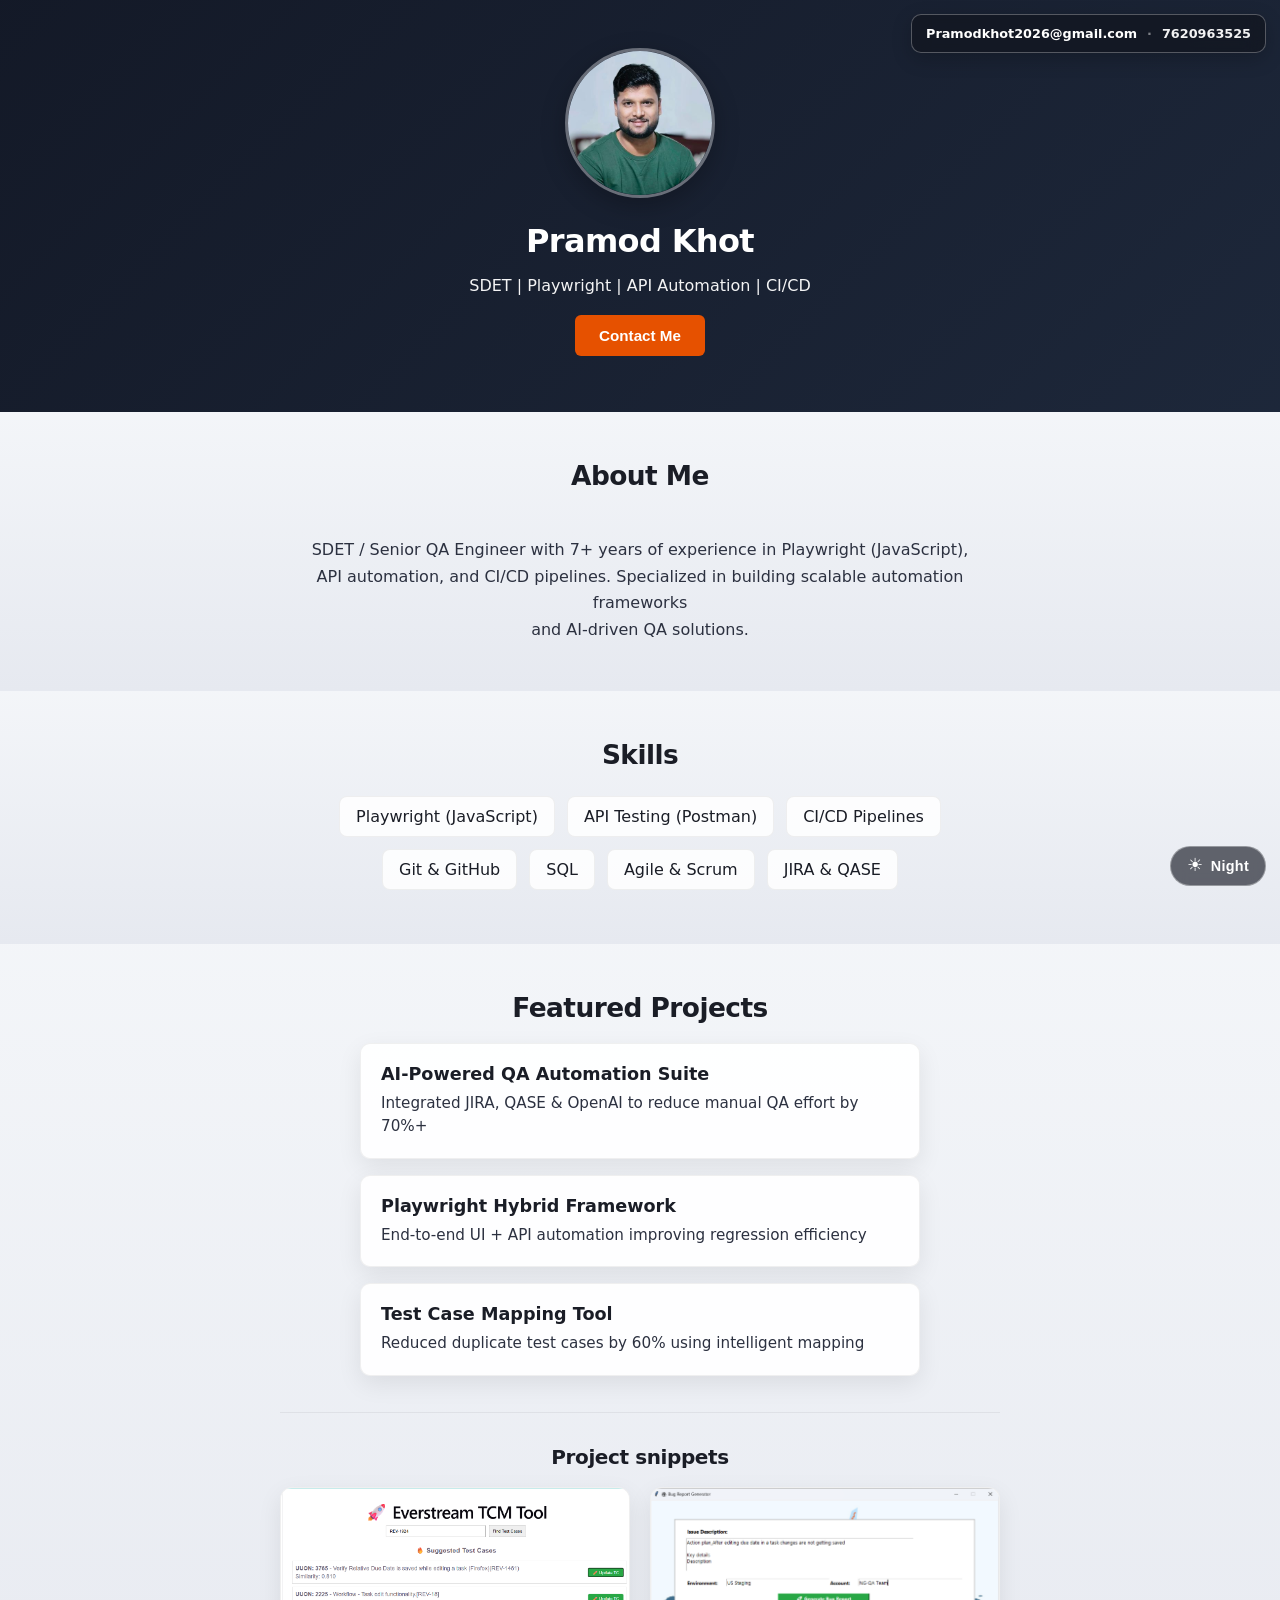
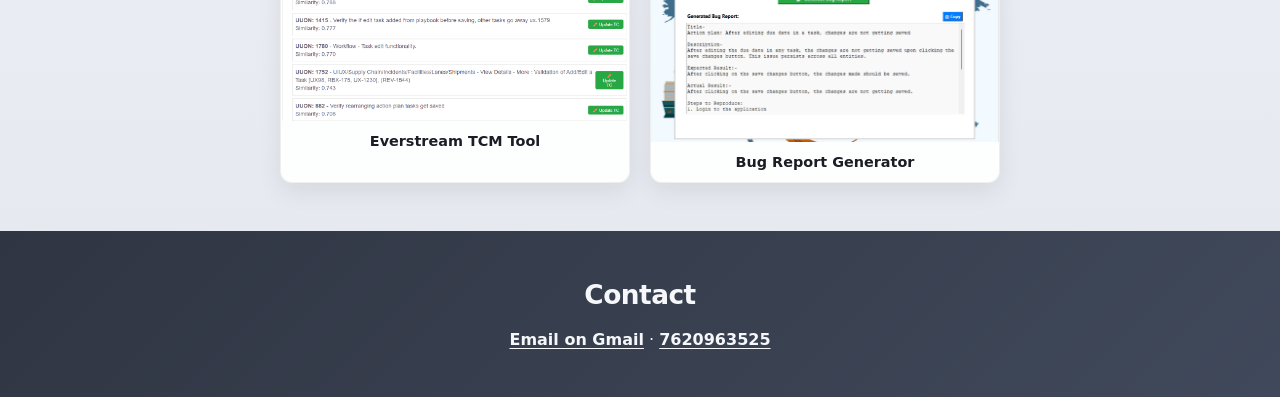
==== commit ef384416: "Revert "Redesign portfolio — add full KathaKar feature section" This reverts commit 47d2fcb7d30ac252" ====
--- a/index.html
+++ b/index.html
@@ -1,331 +1,111 @@
-<!DOCTYPE html>
-<html lang="en" data-theme="dark">
-<head>
-  <meta charset="UTF-8">
-  <meta name="viewport" content="width=device-width, initial-scale=1.0">
-  <title>Pramod Khot — SDET & Indie Developer</title>
-  <link rel="preconnect" href="https://fonts.googleapis.com">
-  <link rel="preconnect" href="https://fonts.gstatic.com" crossorigin>
-  <link href="https://fonts.googleapis.com/css2?family=Playfair+Display:ital,wght@0,700;0,900;1,400&family=DM+Sans:ital,wght@0,300;0,400;0,500;0,600;1,300&family=DM+Mono:wght@400;500&display=swap" rel="stylesheet">
-  <link rel="stylesheet" href="style.css">
-</head>
-<body>
-
-<!-- Fixed nav -->
-<nav class="nav" aria-label="Primary navigation">
-  <div class="nav__inner">
-    <a href="#home" class="nav__brand">PK</a>
-    <div class="nav__links">
-      <a href="#kathakar" class="nav__link">KathaKar</a>
-      <a href="#craft" class="nav__link">QA Work</a>
-      <a href="#contact" class="nav__link">Contact</a>
-    </div>
-    <button class="nav__theme" id="theme-btn" aria-label="Toggle theme" type="button">
-      <span class="nav__theme-icon" aria-hidden="true">☀</span>
-    </button>
-  </div>
-</nav>
-
-<!-- HERO -->
-<section class="hero" id="home" aria-label="Introduction">
-  <!-- Floating Indian script chars — each char is "K" in a different Indian language script -->
-  <div class="script-canvas" aria-hidden="true">
-    <span class="script-char" style="--x:4%;  --y:12%; --s:5rem;  --d:0s">क</span>
-    <span class="script-char" style="--x:16%; --y:55%; --s:3rem;  --d:5s">ক</span>
-    <span class="script-char" style="--x:28%; --y:78%; --s:4rem;  --d:2s">ക</span>
-    <span class="script-char" style="--x:42%; --y:22%; --s:2.5rem;--d:8s">க</span>
-    <span class="script-char" style="--x:55%; --y:65%; --s:3.5rem;--d:3s">ಕ</span>
-    <span class="script-char" style="--x:70%; --y:18%; --s:2.5rem;--d:6s">క</span>
-    <span class="script-char" style="--x:80%; --y:48%; --s:4.5rem;--d:1s">ਕ</span>
-    <span class="script-char" style="--x:88%; --y:75%; --s:2rem;  --d:7s">ક</span>
-    <span class="script-char" style="--x:9%;  --y:85%; --s:3rem;  --d:4s">ก</span>
-    <span class="script-char" style="--x:62%; --y:88%; --s:2.5rem;--d:9s">K</span>
-  </div>
-
-  <div class="hero__grid container">
-    <div class="hero__content">
-      <p class="hero__eyebrow">SDET · Indie Developer · Founder</p>
-      <h1 class="hero__name">Pramod<br>Khot</h1>
-      <p class="hero__sub">
-        Building robust test systems by day,<br>
-        building <em>KathaKar</em> — a home for Indian stories — by night.
-      </p>
-      <div class="hero__ctas">
-        <a href="https://play.google.com/store/apps/details?id=com.pramodkhot.kathakar"
-           target="_blank" rel="noopener noreferrer" class="btn btn--primary">
-          Get KathaKar
-        </a>
-        <a href="#craft" class="btn btn--ghost">QA Engineering</a>
-      </div>
-    </div>
-
-    <div class="hero__phone-wrap">
-      <div class="phone-glow" aria-hidden="true"></div>
-      <div class="phone">
-        <div class="phone__notch"></div>
-        <div class="phone__screen">
-          <div class="app-bar">
-            <span class="app-bar__name">KathaKar</span>
-            <div class="app-bar__right">
-              <span class="app-bar__icon">⬟</span>
-              <span class="app-bar__icon">🔔</span>
-              <div class="app-bar__avatar"></div>
-            </div>
-          </div>
-          <div class="app-search">🔍 Search stories, authors...</div>
-          <div class="app-chips">
-            <span class="app-chip app-chip--on">All</span>
-            <span class="app-chip">Romance</span>
-            <span class="app-chip">Thriller</span>
-            <span class="app-chip">Sci-Fi</span>
-          </div>
-          <div class="app-challenge">
-            <div class="app-challenge__head">
-              <span>📚 Reading Challenge</span>
-              <span class="app-challenge__met">Goal Met! 🎉</span>
-            </div>
-            <div class="app-challenge__stats">
-              <span><b>157</b> pages</span>
-              <span><b>43</b> today</span>
-              <span><b>20</b> goal</span>
-            </div>
-            <div class="app-challenge__track">
-              <div class="app-challenge__fill"></div>
-            </div>
-          </div>
-          <div class="app-story">
-            <div class="app-story__cover">
-              <span>The</span>
-              <span>Observer</span>
-            </div>
-            <div class="app-story__body">
-              <div class="app-story__title">The Observer</div>
-              <div class="app-story__author">by pramod khot</div>
-              <div class="app-story__tags">
-                <span class="app-stag">Sci-Fi</span>
-                <span class="app-stag">11 eps</span>
-              </div>
-              <div class="app-story__reads">👁 12 reads</div>
-            </div>
-          </div>
-          <div class="app-story app-story--2">
-            <div class="app-story__cover app-story__cover--b">
-              <span>मौन</span>
-              <span>के दस दिन</span>
-            </div>
-            <div class="app-story__body">
-              <div class="app-story__title">मौन के दस दिन</div>
-              <div class="app-story__author">by WORDS</div>
-              <div class="app-story__tags">
-                <span class="app-stag">Hindi</span>
-                <span class="app-stag">Drama</span>
-              </div>
-            </div>
-          </div>
-          <div class="app-nav">
-            <span class="app-nav__item app-nav__item--on">Read</span>
-            <span class="app-nav__item">Write</span>
-            <span class="app-nav__item">Poems</span>
-            <span class="app-nav__item">Library</span>
-            <span class="app-nav__item">Profile</span>
-          </div>
-        </div>
-      </div>
-    </div>
-  </div>
-</section>
-
-<!-- KATHAKAR FEATURE SECTION -->
-<section class="kk" id="kathakar" aria-label="KathaKar app">
-  <div class="container">
-    <header class="kk__header">
-      <p class="eyebrow">Personal Project · Live on Google Play</p>
-      <h2 class="display-title">KathaKar</h2>
-      <p class="kk__tagline">Write. Publish. Inspire.</p>
-      <p class="kk__desc">
-        A publishing platform for Indian literature — built solo from zero to Play Store.
-        Stories published in episodes, poems as standalone pieces, available in 9 Indian languages
-        including Hindi, Marathi, Bengali, Tamil, Telugu, and Gujarati.
-      </p>
-    </header>
-
-    <div class="kk-numbers">
-      <div class="kk-num">
-        <span class="kk-num__val">9</span>
-        <span class="kk-num__label">Indian Languages</span>
-      </div>
-      <div class="kk-num">
-        <span class="kk-num__val">3</span>
-        <span class="kk-num__label">User Roles</span>
-      </div>
-      <div class="kk-num">
-        <span class="kk-num__val">100%</span>
-        <span class="kk-num__label">Kotlin</span>
-      </div>
-      <div class="kk-num">
-        <span class="kk-num__val">1</span>
-        <span class="kk-num__label">Developer</span>
-      </div>
-    </div>
-
-    <div class="kk-features">
-      <div class="kk-feat">
-        <div class="kk-feat__icon">📖</div>
-        <h3 class="kk-feat__title">Episode Reader</h3>
-        <p class="kk-feat__desc">Adjustable font size, night mode, reading progress tracking. Resume from exact page and scroll position.</p>
-      </div>
-      <div class="kk-feat">
-        <div class="kk-feat__icon">✍️</div>
-        <h3 class="kk-feat__title">Writer Studio</h3>
-        <p class="kk-feat__desc">Story and episode creation, cover image upload, per-story analytics — likes, comments, saves, reports.</p>
-      </div>
-      <div class="kk-feat">
-        <div class="kk-feat__icon">📜</div>
-        <h3 class="kk-feat__title">Poems Platform</h3>
-        <p class="kk-feat__desc">Free verse, Shayari, Haiku, Ghazal. Filterable by language, type, and mood. All poems free to read.</p>
-      </div>
-      <div class="kk-feat">
-        <div class="kk-feat__icon">🔔</div>
-        <h3 class="kk-feat__title">Real-time Notifications</h3>
-        <p class="kk-feat__desc">Firebase Cloud Messaging push notifications, live unread badge, follow system with follower counts.</p>
-      </div>
-      <div class="kk-feat">
-        <div class="kk-feat__icon">🛡️</div>
-        <h3 class="kk-feat__title">Admin Dashboard</h3>
-        <p class="kk-feat__desc">Role-based access — Reader, Writer, Admin. Full content moderation and platform management tools.</p>
-      </div>
-      <div class="kk-feat">
-        <div class="kk-feat__icon">📊</div>
-        <h3 class="kk-feat__title">Reading Challenges</h3>
-        <p class="kk-feat__desc">Daily reading goals, page tracking, progress bars. Gamified reading habits that keep users coming back.</p>
-      </div>
-    </div>
-
-    <div class="kk-stack">
-      <p class="kk-stack__label">Built with</p>
-      <div class="kk-stack__tags">
-        <span class="mono-tag">Kotlin</span>
-        <span class="mono-tag">Jetpack Compose</span>
-        <span class="mono-tag">Material 3</span>
-        <span class="mono-tag">MVVM + Hilt DI</span>
-        <span class="mono-tag">Firebase Firestore</span>
-        <span class="mono-tag">Firebase Auth</span>
-        <span class="mono-tag">Firebase Storage</span>
-        <span class="mono-tag">Firebase Cloud Messaging</span>
-        <span class="mono-tag">Google Sign-In</span>
-        <span class="mono-tag">Kotlin Coroutines</span>
-        <span class="mono-tag">StateFlow</span>
-        <span class="mono-tag">callbackFlow</span>
-        <span class="mono-tag">Coil</span>
-        <span class="mono-tag">Facebook Audience Network</span>
-        <span class="mono-tag">Play In-App Updates</span>
-        <span class="mono-tag">Play In-App Review API</span>
-        <span class="mono-tag">GitHub Actions CI</span>
-        <span class="mono-tag">R8 / ProGuard</span>
-        <span class="mono-tag">Gradle KTS</span>
-      </div>
-    </div>
-
-    <div class="kk-ctas">
-      <a href="https://play.google.com/store/apps/details?id=com.pramodkhot.kathakar"
-         target="_blank" rel="noopener noreferrer" class="btn btn--primary btn--lg">
-        ▶&nbsp; Get it on Google Play
-      </a>
-      <a href="https://whatsapp.com/channel/0029Vb7g1mf4SpkJRLVfcO1n"
-         target="_blank" rel="noopener noreferrer" class="btn btn--wa btn--lg">
-        📲&nbsp; Follow on WhatsApp
-      </a>
-    </div>
-  </div>
-</section>
-
-<!-- QA ENGINEERING SECTION -->
-<section class="craft" id="craft" aria-label="QA Engineering">
-  <div class="container">
-    <p class="eyebrow">7+ Years Experience</p>
-    <h2 class="display-title">QA Engineering</h2>
-    <p class="craft__about" id="about-text"></p>
-
-    <div class="craft__skills-block">
-      <p class="block-label">Skills</p>
-      <ul class="craft__skills" id="skills-list"></ul>
-    </div>
-
-    <div class="craft__projects-block">
-      <p class="block-label">Projects</p>
-      <div class="qa-grid">
-        <div class="qa-card">
-          <h3 class="qa-card__title">AI-Powered QA Suite</h3>
-          <p class="qa-card__desc">Integrated JIRA, QASE &amp; OpenAI to reduce manual QA effort by 70%+. Intelligent test case generation from requirements.</p>
-          <div class="qa-card__tags">
-            <span class="mono-tag mono-tag--sm">OpenAI</span>
-            <span class="mono-tag mono-tag--sm">JIRA</span>
-            <span class="mono-tag mono-tag--sm">QASE</span>
-          </div>
-        </div>
-        <div class="qa-card">
-          <h3 class="qa-card__title">Playwright Hybrid Framework</h3>
-          <p class="qa-card__desc">End-to-end UI + API automation framework improving regression efficiency. Custom reporters, parallel execution, and full CI integration.</p>
-          <div class="qa-card__tags">
-            <span class="mono-tag mono-tag--sm">Playwright</span>
-            <span class="mono-tag mono-tag--sm">JavaScript</span>
-            <span class="mono-tag mono-tag--sm">CI/CD</span>
-          </div>
-        </div>
-        <div class="qa-card">
-          <h3 class="qa-card__title">Test Case Mapping Tool</h3>
-          <p class="qa-card__desc">Reduced duplicate test cases by 60% using NLP-powered similarity scoring. Maps across test suites to surface redundancy before it ships.</p>
-          <div class="qa-card__tags">
-            <span class="mono-tag mono-tag--sm">NLP</span>
-            <span class="mono-tag mono-tag--sm">Python</span>
-            <span class="mono-tag mono-tag--sm">Similarity Scoring</span>
-          </div>
-        </div>
-      </div>
-
-      <div class="qa-shots">
-        <figure class="qa-shot">
-          <img src="TCM.png" loading="lazy" decoding="async"
-               alt="Everstream TCM Tool — search interface with test case similarity scores">
-          <figcaption>Everstream TCM Tool</figcaption>
-        </figure>
-        <figure class="qa-shot">
-          <img src="bugGEn.png" loading="lazy" decoding="async"
-               alt="Bug Report Generator — AI-generated bug report output">
-          <figcaption>Bug Report Generator</figcaption>
-        </figure>
-      </div>
-    </div>
-  </div>
-</section>
-
-<!-- CONTACT -->
-<section class="contact" id="contact" aria-label="Contact">
-  <div class="container">
-    <h2 class="display-title">Get in touch</h2>
-    <p class="contact__sub">For QA opportunities, KathaKar partnerships, or just to say hello.</p>
-    <div class="contact__row">
-      <a href="https://mail.google.com/mail/?view=cm&amp;fs=1&amp;to=Pramodkhot2026@gmail.com"
-         target="_blank" rel="noopener noreferrer" class="contact__link">
-        Pramodkhot2026@gmail.com
-      </a>
-      <span class="contact__dot" aria-hidden="true">·</span>
-      <a href="tel:+917620963525" class="contact__link">+91 76209 63525</a>
-    </div>
-    <div class="contact__apps">
-      <a href="https://play.google.com/store/apps/details?id=com.pramodkhot.kathakar"
-         target="_blank" rel="noopener noreferrer" class="contact__app-link">
-        KathaKar on Play Store
-      </a>
-      <span class="contact__dot" aria-hidden="true">·</span>
-      <a href="https://whatsapp.com/channel/0029Vb7g1mf4SpkJRLVfcO1n"
-         target="_blank" rel="noopener noreferrer" class="contact__app-link">
-        WhatsApp Channel
-      </a>
-    </div>
-  </div>
-</section>
-
-<script src="script.js"></script>
-</body>
-</html>
+<!DOCTYPE html>
+<html lang="en" data-theme="light">
+<head>
+  <meta charset="UTF-8">
+  <meta name="viewport" content="width=device-width, initial-scale=1.0">
+  <title>Pramod Khot | QA Automation Engineer</title>
+  <link rel="stylesheet" href="style.css">
+</head>
+<body>
+
+<div class="top-contact" aria-label="Quick contact">
+  <a
+    class="top-contact__email"
+    href="https://mail.google.com/mail/?view=cm&amp;fs=1&amp;to=Pramodkhot2026@gmail.com"
+    target="_blank"
+    rel="noopener noreferrer"
+  >Pramodkhot2026@gmail.com</a>
+  <span class="top-contact__sep" aria-hidden="true">·</span>
+  <a class="top-contact__phone" href="tel:+917620963525">7620963525</a>
+</div>
+
+<header class="hero">
+  <div class="container">
+    <img src="profile.jpg" alt="Profile" class="profile-img">
+    <h1>Pramod Khot</h1>
+    <p>SDET | Playwright | API Automation | CI/CD</p>
+    <button type="button" onclick="showContact()">Contact Me</button>
+  </div>
+</header>
+
+<section class="about section-panel">
+  <div class="section-panel__inner">
+    <h2>About Me</h2>
+    <p id="about-text"></p>
+  </div>
+</section>
+
+<section class="skills section-panel">
+  <div class="section-panel__inner">
+    <h2>Skills</h2>
+    <ul id="skills-list"></ul>
+  </div>
+</section>
+
+<section class="projects section-panel">
+  <div class="section-panel__inner">
+    <h2>Featured Projects</h2>
+    <div class="project-card">
+      <h3>AI-Powered QA Automation Suite</h3>
+      <p>Integrated JIRA, QASE & OpenAI to reduce manual QA effort by 70%+</p>
+    </div>
+
+    <div class="project-card">
+      <h3>Playwright Hybrid Framework</h3>
+      <p>End-to-end UI + API automation improving regression efficiency</p>
+    </div>
+
+    <div class="project-card">
+      <h3>Test Case Mapping Tool</h3>
+      <p>Reduced duplicate test cases by 60% using intelligent mapping</p>
+    </div>
+
+    <div class="project-snippets">
+      <h3 class="project-snippets__title">Project snippets</h3>
+      <div class="project-snippets__grid">
+        <figure class="project-snippet">
+          <img
+            src="TCM.png"
+            loading="lazy"
+            decoding="async"
+            alt="Everstream TCM Tool: search and suggested test cases with similarity scores"
+          >
+          <figcaption>Everstream TCM Tool</figcaption>
+        </figure>
+        <figure class="project-snippet">
+          <img
+            src="bugGEn.png"
+            loading="lazy"
+            decoding="async"
+            alt="Bug Report Generator: issue fields and generated bug report output"
+          >
+          <figcaption>Bug Report Generator</figcaption>
+        </figure>
+      </div>
+    </div>
+  </div>
+</section>
+
+<section class="contact section-panel" id="contact">
+  <div class="section-panel__inner">
+    <h2>Contact</h2>
+    <p class="contact__links">
+      <a
+        href="https://mail.google.com/mail/?view=cm&amp;fs=1&amp;to=Pramodkhot2026@gmail.com"
+        target="_blank"
+        rel="noopener noreferrer"
+      >Email on Gmail</a>
+      <span class="contact__sep" aria-hidden="true"> · </span>
+      <a href="tel:+917620963525">7620963525</a>
+    </p>
+  </div>
+</section>
+
+<button type="button" class="theme-toggle" id="theme-toggle" aria-label="Switch to night mode" title="Day / night">
+  <span class="theme-toggle__icon" aria-hidden="true">☀</span>
+  <span class="theme-toggle__label">Night</span>
+</button>
+
+<script src="script.js"></script>
+</body>
+</html>
--- a/style.css
+++ b/style.css
@@ -1,1016 +1,415 @@
-/* ============================================================
-   DESIGN TOKENS
-   ============================================================ */
-:root {
-  --ground:      #0E0E11;
-  --surface:     #17171C;
-  --surface-2:   #1F1F28;
-  --surface-3:   #272733;
-  --text:        #F0EDE8;
-  --text-muted:  #8B8799;
-  --text-subtle: #5A5768;
-  --accent:      #FF6B00;
-  --accent-warm: #FFA726;
-  --accent-glow: rgba(255, 107, 0, 0.12);
-  --accent-glow-strong: rgba(255, 107, 0, 0.28);
-  --border:      rgba(255, 255, 255, 0.08);
-  --border-hi:   rgba(255, 255, 255, 0.15);
-  --radius-sm:   6px;
-  --radius:      12px;
-  --radius-lg:   20px;
-  --shadow:      0 12px 40px rgba(0, 0, 0, 0.55);
-  --shadow-card: 0 4px 18px rgba(0, 0, 0, 0.38);
-  --font-display:'Playfair Display', Georgia, serif;
-  --font-body:   'DM Sans', system-ui, -apple-system, sans-serif;
-  --font-mono:   'DM Mono', 'Courier New', monospace;
-}
-
-[data-theme="light"] {
-  --ground:      #F5F2EC;
-  --surface:     #FFFFFF;
-  --surface-2:   #EDE9E1;
-  --surface-3:   #E3DFD6;
-  --text:        #1A1820;
-  --text-muted:  #6B6577;
-  --text-subtle: #A09BAF;
-  --border:      rgba(0, 0, 0, 0.08);
-  --border-hi:   rgba(0, 0, 0, 0.14);
-  --accent-glow: rgba(255, 107, 0, 0.07);
-  --accent-glow-strong: rgba(255, 107, 0, 0.18);
-  --shadow:      0 12px 40px rgba(0, 0, 0, 0.12);
-  --shadow-card: 0 4px 18px rgba(0, 0, 0, 0.09);
-}
-
-/* ============================================================
-   RESET
-   ============================================================ */
-*, *::before, *::after {
-  box-sizing: border-box;
-  margin: 0;
-  padding: 0;
-}
-
-html {
-  scroll-behavior: smooth;
-}
-
-body {
-  font-family: var(--font-body);
-  background-color: var(--ground);
-  color: var(--text);
-  line-height: 1.6;
-  -webkit-font-smoothing: antialiased;
-  transition: background-color 0.3s ease, color 0.3s ease;
-}
-
-a {
-  color: inherit;
-  text-decoration: none;
-}
-
-img {
-  max-width: 100%;
-  height: auto;
-  display: block;
-}
-
-/* ============================================================
-   LAYOUT
-   ============================================================ */
-.container {
-  max-width: 1100px;
-  margin: 0 auto;
-  padding: 0 28px;
-}
-
-/* ============================================================
-   NAV
-   ============================================================ */
-.nav {
-  position: fixed;
-  inset: 0 0 auto 0;
-  z-index: 200;
-  backdrop-filter: blur(18px);
-  -webkit-backdrop-filter: blur(18px);
-  background: rgba(14, 14, 17, 0.78);
-  border-bottom: 1px solid var(--border);
-  transition: background 0.3s;
-}
-
-[data-theme="light"] .nav {
-  background: rgba(245, 242, 236, 0.88);
-}
-
-.nav__inner {
-  max-width: 1100px;
-  margin: 0 auto;
-  padding: 0 28px;
-  height: 60px;
-  display: flex;
-  align-items: center;
-  gap: 24px;
-}
-
-.nav__brand {
-  font-family: var(--font-display);
-  font-size: 1.2rem;
-  font-weight: 900;
-  color: var(--accent);
-  letter-spacing: 0.04em;
-  margin-right: auto;
-}
-
-.nav__link {
-  font-size: 0.875rem;
-  font-weight: 500;
-  color: var(--text-muted);
-  transition: color 0.2s;
-}
-
-.nav__link:hover {
-  color: var(--text);
-}
-
-.nav__theme {
-  background: transparent;
-  border: 1px solid var(--border-hi);
-  border-radius: 999px;
-  width: 36px;
-  height: 36px;
-  display: flex;
-  align-items: center;
-  justify-content: center;
-  cursor: pointer;
-  color: var(--text);
-  font-size: 1rem;
-  transition: background 0.2s;
-  flex-shrink: 0;
-}
-
-.nav__theme:hover {
-  background: var(--surface-2);
-}
-
-/* ============================================================
-   BUTTONS
-   ============================================================ */
-.btn {
-  display: inline-flex;
-  align-items: center;
-  justify-content: center;
-  padding: 12px 24px;
-  border-radius: var(--radius-sm);
-  font-family: var(--font-body);
-  font-size: 0.9rem;
-  font-weight: 600;
-  cursor: pointer;
-  border: none;
-  transition: transform 0.15s ease, background 0.2s, box-shadow 0.2s;
-  white-space: nowrap;
-}
-
-.btn:hover { transform: translateY(-2px); }
-.btn:active { transform: translateY(0); }
-.btn:focus-visible { outline: 2px solid var(--accent); outline-offset: 3px; }
-
-.btn--primary {
-  background: var(--accent);
-  color: #fff;
-  box-shadow: 0 4px 20px rgba(255, 107, 0, 0.38);
-}
-.btn--primary:hover {
-  background: #FF7D1A;
-  box-shadow: 0 8px 30px rgba(255, 107, 0, 0.55);
-}
-
-.btn--ghost {
-  background: transparent;
-  color: var(--text);
-  border: 1px solid var(--border-hi);
-}
-.btn--ghost:hover { background: var(--surface); }
-
-.btn--wa {
-  background: #25D366;
-  color: #fff;
-  box-shadow: 0 4px 20px rgba(37, 211, 102, 0.3);
-}
-.btn--wa:hover {
-  background: #1DB954;
-  box-shadow: 0 8px 30px rgba(37, 211, 102, 0.45);
-}
-
-.btn--lg {
-  padding: 14px 30px;
-  font-size: 0.95rem;
-}
-
-/* ============================================================
-   HERO
-   ============================================================ */
-.hero {
-  position: relative;
-  min-height: 100vh;
-  display: flex;
-  align-items: center;
-  padding: 100px 0 80px;
-  overflow: hidden;
-  background-color: var(--ground);
-}
-
-/* Floating Indian script chars — the aesthetic risk */
-.script-canvas {
-  position: absolute;
-  inset: 0;
-  pointer-events: none;
-  overflow: hidden;
-}
-
-.script-char {
-  position: absolute;
-  left: var(--x);
-  top: var(--y);
-  font-size: var(--s, 3rem);
-  font-family: var(--font-display);
-  color: var(--accent);
-  opacity: 0.045;
-  animation: scriptDrift 22s var(--d, 0s) infinite ease-in-out alternate;
-  user-select: none;
-}
-
-[data-theme="light"] .script-char {
-  opacity: 0.065;
-}
-
-@keyframes scriptDrift {
-  0%   { transform: translateY(0)    rotate(-4deg); opacity: 0.025; }
-  50%  { opacity: 0.07; }
-  100% { transform: translateY(-28px) rotate(4deg);  opacity: 0.025; }
-}
-
-.hero__grid {
-  display: grid;
-  grid-template-columns: 1fr 1fr;
-  gap: 60px;
-  align-items: center;
-  width: 100%;
-}
-
-.hero__eyebrow {
-  font-size: 0.75rem;
-  font-weight: 600;
-  letter-spacing: 0.12em;
-  text-transform: uppercase;
-  color: var(--accent);
-  margin-bottom: 14px;
-}
-
-.hero__name {
-  font-family: var(--font-display);
-  font-size: clamp(3rem, 8vw, 5.5rem);
-  font-weight: 900;
-  line-height: 1.0;
-  letter-spacing: -0.03em;
-  color: var(--text);
-  margin-bottom: 20px;
-}
-
-.hero__sub {
-  font-size: 1.05rem;
-  font-weight: 300;
-  line-height: 1.7;
-  color: var(--text-muted);
-  max-width: 420px;
-  margin-bottom: 34px;
-}
-
-.hero__sub em {
-  font-style: italic;
-  color: var(--accent-warm);
-  font-family: var(--font-display);
-  font-weight: 400;
-}
-
-.hero__ctas {
-  display: flex;
-  gap: 14px;
-  flex-wrap: wrap;
-}
-
-/* Phone wrap + glow */
-.hero__phone-wrap {
-  position: relative;
-  display: flex;
-  justify-content: center;
-  align-items: center;
-}
-
-.phone-glow {
-  position: absolute;
-  width: 300px;
-  height: 300px;
-  border-radius: 50%;
-  background: radial-gradient(circle, rgba(255, 107, 0, 0.22) 0%, transparent 70%);
-  pointer-events: none;
-  animation: glowPulse 4s ease-in-out infinite;
-}
-
-@keyframes glowPulse {
-  0%, 100% { transform: scale(1);   opacity: 0.8; }
-  50%       { transform: scale(1.1); opacity: 1; }
-}
-
-/* ============================================================
-   CSS PHONE MOCKUP
-   ============================================================ */
-.phone {
-  position: relative;
-  width: 270px;
-  height: 555px;
-  background: #0c0c10;
-  border-radius: 42px;
-  border: 2px solid rgba(255, 255, 255, 0.09);
-  box-shadow:
-    0 0 0 6px #090910,
-    0 32px 90px rgba(0, 0, 0, 0.75),
-    inset 0 1px 0 rgba(255,255,255,0.05);
-  overflow: hidden;
-  animation: phoneFloat 7s ease-in-out infinite;
-}
-
-@keyframes phoneFloat {
-  0%, 100% { transform: translateY(0) rotate(0deg); }
-  50%       { transform: translateY(-14px) rotate(0.5deg); }
-}
-
-.phone__notch {
-  position: absolute;
-  top: 14px;
-  left: 50%;
-  transform: translateX(-50%);
-  width: 76px;
-  height: 18px;
-  background: #090910;
-  border-radius: 9px;
-  z-index: 10;
-}
-
-.phone__screen {
-  position: absolute;
-  inset: 0;
-  background: #121218;
-  display: flex;
-  flex-direction: column;
-  font-family: var(--font-body);
-  overflow: hidden;
-}
-
-/* App top bar */
-.app-bar {
-  display: flex;
-  align-items: center;
-  justify-content: space-between;
-  padding: 38px 14px 8px;
-}
-
-.app-bar__name {
-  font-size: 1rem;
-  font-weight: 700;
-  color: #FF6B00;
-}
-
-.app-bar__right {
-  display: flex;
-  align-items: center;
-  gap: 8px;
-}
-
-.app-bar__icon {
-  font-size: 0.7rem;
-  color: #8B8799;
-}
-
-.app-bar__avatar {
-  width: 24px;
-  height: 24px;
-  border-radius: 50%;
-  background: linear-gradient(135deg, #6B3FA0, #3B82C4);
-}
-
-/* Search bar */
-.app-search {
-  margin: 4px 12px;
-  padding: 7px 12px;
-  background: #1E1E28;
-  border-radius: 22px;
-  font-size: 0.58rem;
-  color: #5A5768;
-}
-
-/* Category chips */
-.app-chips {
-  display: flex;
-  gap: 5px;
-  padding: 6px 12px;
-  overflow: hidden;
-}
-
-.app-chip {
-  font-size: 0.52rem;
-  font-weight: 600;
-  padding: 3px 9px;
-  border-radius: 999px;
-  border: 1px solid rgba(255,255,255,0.12);
-  color: #5A5768;
-  white-space: nowrap;
-}
-
-.app-chip--on {
-  background: #FF6B00;
-  border-color: #FF6B00;
-  color: #fff;
-}
-
-/* Reading challenge */
-.app-challenge {
-  margin: 5px 12px;
-  padding: 10px 12px;
-  background: rgba(255, 107, 0, 0.14);
-  border-radius: 10px;
-  border: 1px solid rgba(255, 107, 0, 0.24);
-}
-
-.app-challenge__head {
-  display: flex;
-  justify-content: space-between;
-  font-size: 0.53rem;
-  color: #C8C4D0;
-  margin-bottom: 4px;
-}
-
-.app-challenge__met {
-  color: #4CAF50;
-  font-weight: 600;
-  font-size: 0.5rem;
-}
-
-.app-challenge__stats {
-  display: flex;
-  gap: 10px;
-  font-size: 0.5rem;
-  color: #5A5768;
-  margin-bottom: 6px;
-}
-
-.app-challenge__stats b {
-  color: #F0EDE8;
-  font-size: 0.62rem;
-}
-
-.app-challenge__track {
-  height: 3px;
-  background: rgba(255,255,255,0.08);
-  border-radius: 999px;
-  overflow: hidden;
-}
-
-.app-challenge__fill {
-  width: 87%;
-  height: 100%;
-  background: linear-gradient(90deg, #FF6B00, #FFA726);
-  border-radius: 999px;
-}
-
-/* Story cards */
-.app-story {
-  display: flex;
-  gap: 9px;
-  margin: 5px 12px;
-  padding: 10px;
-  background: #1A1A24;
-  border-radius: 10px;
-}
-
-.app-story--2 {
-  background: #191921;
-}
-
-.app-story__cover {
-  width: 46px;
-  height: 60px;
-  background: linear-gradient(160deg, #192040, #0D1A38);
-  border-radius: 7px;
-  display: flex;
-  flex-direction: column;
-  align-items: center;
-  justify-content: center;
-  font-size: 0.35rem;
-  font-weight: 700;
-  color: #5B9FD0;
-  line-height: 1.4;
-  flex-shrink: 0;
-  text-align: center;
-  padding: 4px;
-  gap: 2px;
-}
-
-.app-story__cover--b {
-  background: linear-gradient(160deg, #3A1A04, #221005);
-  color: #FF9A44;
-  font-size: 0.38rem;
-}
-
-.app-story__body {
-  display: flex;
-  flex-direction: column;
-  gap: 2px;
-  min-width: 0;
-}
-
-.app-story__title {
-  font-size: 0.6rem;
-  font-weight: 700;
-  color: #F0EDE8;
-  white-space: nowrap;
-  overflow: hidden;
-  text-overflow: ellipsis;
-}
-
-.app-story__author {
-  font-size: 0.5rem;
-  color: #FF6B00;
-}
-
-.app-story__tags {
-  display: flex;
-  gap: 4px;
-  margin-top: 2px;
-}
-
-.app-stag {
-  font-size: 0.44rem;
-  padding: 1px 5px;
-  border: 1px solid rgba(255,255,255,0.12);
-  border-radius: 4px;
-  color: #5A5768;
-}
-
-.app-story__reads {
-  font-size: 0.46rem;
-  color: #5A5768;
-  margin-top: 2px;
-}
-
-/* Bottom nav */
-.app-nav {
-  margin-top: auto;
-  display: flex;
-  justify-content: space-around;
-  padding: 8px 4px 18px;
-  background: #0D0D14;
-  border-top: 1px solid rgba(255,255,255,0.06);
-}
-
-.app-nav__item {
-  font-size: 0.46rem;
-  color: #3E3B50;
-  font-weight: 500;
-  padding: 4px 6px;
-  border-radius: 10px;
-}
-
-.app-nav__item--on {
-  background: rgba(255, 107, 0, 0.16);
-  color: #FF6B00;
-}
-
-/* ============================================================
-   TYPOGRAPHY HELPERS
-   ============================================================ */
-.eyebrow {
-  font-size: 0.75rem;
-  font-weight: 600;
-  letter-spacing: 0.1em;
-  text-transform: uppercase;
-  color: var(--accent);
-  margin-bottom: 8px;
-}
-
-.display-title {
-  font-family: var(--font-display);
-  font-size: clamp(2rem, 5vw, 3rem);
-  font-weight: 900;
-  line-height: 1.08;
-  letter-spacing: -0.025em;
-  color: var(--text);
-}
-
-.block-label {
-  font-size: 0.72rem;
-  font-weight: 600;
-  letter-spacing: 0.09em;
-  text-transform: uppercase;
-  color: var(--text-subtle);
-  margin-bottom: 14px;
-}
-
-/* ============================================================
-   KATHAKAR SECTION
-   ============================================================ */
-.kk {
-  padding: 100px 0;
-  background-color: var(--ground);
-  border-top: 1px solid var(--border);
-  position: relative;
-}
-
-.kk::before {
-  content: '';
-  position: absolute;
-  top: 0;
-  left: 0;
-  right: 0;
-  height: 2px;
-  background: linear-gradient(90deg, transparent 0%, var(--accent) 30%, var(--accent-warm) 70%, transparent 100%);
-}
-
-.kk__header {
-  max-width: 680px;
-  margin-bottom: 60px;
-}
-
-.kk__tagline {
-  font-family: var(--font-display);
-  font-style: italic;
-  font-size: 1.35rem;
-  color: var(--accent-warm);
-  margin: 8px 0 16px;
-}
-
-.kk__desc {
-  font-size: 1.025rem;
-  line-height: 1.75;
-  color: var(--text-muted);
-}
-
-/* Numbers row */
-.kk-numbers {
-  display: grid;
-  grid-template-columns: repeat(4, 1fr);
-  gap: 1px;
-  background: var(--border);
-  border: 1px solid var(--border);
-  border-radius: var(--radius);
-  overflow: hidden;
-  margin-bottom: 60px;
-}
-
-.kk-num {
-  display: flex;
-  flex-direction: column;
-  align-items: center;
-  padding: 28px 16px;
-  background: var(--surface);
-  gap: 6px;
-  transition: background 0.2s;
-}
-
-.kk-num:hover { background: var(--surface-2); }
-
-.kk-num__val {
-  font-family: var(--font-display);
-  font-size: 2.4rem;
-  font-weight: 900;
-  color: var(--accent);
-  line-height: 1;
-}
-
-.kk-num__label {
-  font-size: 0.78rem;
-  color: var(--text-muted);
-  text-align: center;
-}
-
-/* Feature cards */
-.kk-features {
-  display: grid;
-  grid-template-columns: repeat(3, 1fr);
-  gap: 16px;
-  margin-bottom: 60px;
-}
-
-.kk-feat {
-  padding: 28px 24px;
-  background: var(--surface);
-  border-radius: var(--radius);
-  border: 1px solid var(--border);
-  transition: border-color 0.2s, background 0.2s, transform 0.2s;
-}
-
-.kk-feat:hover {
-  border-color: rgba(255, 107, 0, 0.3);
-  background: var(--surface-2);
-  transform: translateY(-3px);
-}
-
-.kk-feat__icon {
-  font-size: 1.8rem;
-  margin-bottom: 14px;
-}
-
-.kk-feat__title {
-  font-weight: 600;
-  font-size: 1rem;
-  color: var(--text);
-  margin-bottom: 8px;
-}
-
-.kk-feat__desc {
-  font-size: 0.875rem;
-  line-height: 1.65;
-  color: var(--text-muted);
-}
-
-/* Tech stack tags */
-.kk-stack {
-  margin-bottom: 48px;
-}
-
-.kk-stack__label {
-  font-size: 0.72rem;
-  font-weight: 600;
-  letter-spacing: 0.09em;
-  text-transform: uppercase;
-  color: var(--text-subtle);
-  margin-bottom: 12px;
-}
-
-.kk-stack__tags {
-  display: flex;
-  flex-wrap: wrap;
-  gap: 8px;
-}
-
-.mono-tag {
-  font-family: var(--font-mono);
-  font-size: 0.78rem;
-  padding: 5px 12px;
-  background: var(--surface);
-  border: 1px solid var(--border);
-  border-radius: var(--radius-sm);
-  color: var(--text-muted);
-  transition: color 0.2s, border-color 0.2s;
-}
-
-.mono-tag:hover {
-  color: var(--accent);
-  border-color: rgba(255, 107, 0, 0.35);
-}
-
-.mono-tag--sm {
-  font-size: 0.72rem;
-  padding: 3px 9px;
-}
-
-/* CTAs */
-.kk-ctas {
-  display: flex;
-  gap: 14px;
-  flex-wrap: wrap;
-}
-
-/* ============================================================
-   CRAFT / QA SECTION
-   ============================================================ */
-.craft {
-  padding: 100px 0;
-  background: var(--surface);
-  border-top: 1px solid var(--border);
-}
-
-.craft__about {
-  font-size: 1.025rem;
-  line-height: 1.8;
-  color: var(--text-muted);
-  max-width: 660px;
-  margin: 20px 0 52px;
-}
-
-.craft__skills-block {
-  margin-bottom: 56px;
-}
-
-.craft__skills {
-  list-style: none;
-  display: flex;
-  flex-wrap: wrap;
-  gap: 8px;
-}
-
-.craft__skills li {
-  font-family: var(--font-mono);
-  font-size: 0.82rem;
-  padding: 7px 14px;
-  background: var(--ground);
-  border: 1px solid var(--border);
-  border-radius: var(--radius-sm);
-  color: var(--text-muted);
-  transition: color 0.2s, border-color 0.2s;
-}
-
-.craft__skills li:hover {
-  color: var(--text);
-  border-color: var(--border-hi);
-}
-
-.craft__projects-block { /* no extra styles needed */ }
-
-/* Project cards */
-.qa-grid {
-  display: grid;
-  grid-template-columns: repeat(3, 1fr);
-  gap: 16px;
-  margin-bottom: 40px;
-}
-
-.qa-card {
-  padding: 24px;
-  background: var(--ground);
-  border-radius: var(--radius);
-  border: 1px solid var(--border);
-  transition: border-color 0.2s, transform 0.2s;
-}
-
-.qa-card:hover {
-  border-color: var(--border-hi);
-  transform: translateY(-2px);
-}
-
-.qa-card__title {
-  font-weight: 600;
-  font-size: 0.95rem;
-  color: var(--text);
-  margin-bottom: 10px;
-}
-
-.qa-card__desc {
-  font-size: 0.86rem;
-  line-height: 1.65;
-  color: var(--text-muted);
-  margin-bottom: 16px;
-}
-
-.qa-card__tags {
-  display: flex;
-  flex-wrap: wrap;
-  gap: 6px;
-}
-
-/* Screenshots */
-.qa-shots {
-  display: grid;
-  grid-template-columns: repeat(2, 1fr);
-  gap: 20px;
-}
-
-.qa-shot {
-  background: var(--ground);
-  border: 1px solid var(--border);
-  border-radius: var(--radius);
-  overflow: hidden;
-  transition: box-shadow 0.25s, transform 0.2s;
-}
-
-.qa-shot:hover {
-  box-shadow: var(--shadow);
-  transform: translateY(-3px);
-}
-
-.qa-shot img {
-  width: 100%;
-  height: auto;
-}
-
-.qa-shot figcaption {
-  padding: 12px 16px;
-  font-size: 0.82rem;
-  font-weight: 600;
-  color: var(--text-muted);
-}
-
-/* ============================================================
-   CONTACT SECTION
-   ============================================================ */
-.contact {
-  padding: 100px 0;
-  background: var(--ground);
-  border-top: 1px solid var(--border);
-  text-align: center;
-}
-
-.contact__sub {
-  font-size: 1rem;
-  color: var(--text-muted);
-  margin: 12px auto 36px;
-  max-width: 380px;
-}
-
-.contact__row,
-.contact__apps {
-  display: flex;
-  gap: 14px;
-  align-items: center;
-  justify-content: center;
-  flex-wrap: wrap;
-}
-
-.contact__row { margin-bottom: 14px; }
-.contact__apps { margin-bottom: 0; }
-
-.contact__link {
-  font-weight: 600;
-  font-size: 1rem;
-  color: var(--text);
-  transition: color 0.2s;
-}
-
-.contact__link:hover { color: var(--accent); }
-
-.contact__app-link {
-  font-size: 0.875rem;
-  color: var(--text-muted);
-  transition: color 0.2s;
-}
-
-.contact__app-link:hover { color: var(--accent); }
-
-.contact__dot {
-  color: var(--text-subtle);
-  font-weight: 700;
-  user-select: none;
-}
-
-/* ============================================================
-   SCROLL REVEAL
-   ============================================================ */
-.reveal {
-  opacity: 0;
-  transform: translateY(22px);
-  transition: opacity 0.55s ease, transform 0.55s ease;
-}
-
-.reveal.visible {
-  opacity: 1;
-  transform: none;
-}
-
-/* ============================================================
-   REDUCED MOTION
-   ============================================================ */
-@media (prefers-reduced-motion: reduce) {
-  *, *::before, *::after {
-    animation: none !important;
-    transition-duration: 0.01ms !important;
-  }
-}
-
-/* ============================================================
-   RESPONSIVE — tablet
-   ============================================================ */
-@media (max-width: 900px) {
-  .kk-features    { grid-template-columns: repeat(2, 1fr); }
-  .qa-grid        { grid-template-columns: repeat(2, 1fr); }
-  .kk-numbers     { grid-template-columns: repeat(2, 1fr); }
-}
-
-/* ============================================================
-   RESPONSIVE — mobile
-   ============================================================ */
-@media (max-width: 768px) {
-  .hero__grid {
-    grid-template-columns: 1fr;
-    gap: 40px;
-    text-align: center;
-  }
-
-  .hero__sub      { max-width: 100%; }
-  .hero__ctas     { justify-content: center; }
-  .hero__phone-wrap { order: -1; }
-
-  .phone {
-    width: 220px;
-    height: 450px;
-  }
-
-  .nav__links     { gap: 16px; }
-  .kk__header     { max-width: 100%; }
-}
-
-@media (max-width: 520px) {
-  .kk-features    { grid-template-columns: 1fr; }
-  .qa-grid        { grid-template-columns: 1fr; }
-  .qa-shots       { grid-template-columns: 1fr; }
-  .hero__phone-wrap { display: none; }
-  .nav__links     { display: none; }
-  .kk-numbers     { grid-template-columns: repeat(2, 1fr); }
-}
+/* Unsplash images — free to use per https://unsplash.com/license */
+
+:root[data-theme="light"] {
+  --body-bg: #e6e9ef;
+  --text-heading: #1a1d26;
+  --text-body: #2c3140;
+  --card-bg: rgba(255, 255, 255, 0.92);
+  --card-border: rgba(0, 0, 0, 0.06);
+  --skill-bg: rgba(255, 255, 255, 0.85);
+  --skill-text: #1a1d26;
+  --btn-primary: #e65100;
+  --btn-primary-hover: #ef6c00;
+  --hero-overlay: linear-gradient(135deg, rgba(18, 24, 38, 0.82) 0%, rgba(30, 42, 62, 0.75) 100%);
+  --panel-overlay: linear-gradient(180deg, rgba(245, 247, 250, 0.88) 0%, rgba(230, 233, 240, 0.92) 100%);
+  --contact-overlay: linear-gradient(135deg, rgba(22, 28, 42, 0.88) 0%, rgba(35, 45, 65, 0.85) 100%);
+  --contact-text: #f5f7fa;
+  --shadow-card: 0 8px 24px rgba(0, 0, 0, 0.08);
+  --bg-hero: url("https://images.unsplash.com/photo-1497366216548-37526070297c?auto=format&fit=crop&w=1920&q=80");
+  --bg-about: url("https://images.unsplash.com/photo-1556761175-5973dc0af32d?auto=format&fit=crop&w=1920&q=80");
+  --bg-skills: url("https://images.unsplash.com/photo-1517694712202-3dd3e3b33395?auto=format&fit=crop&w=1920&q=80");
+  --bg-projects: url("https://images.unsplash.com/photo-1522071820081-009f0129c71c?auto=format&fit=crop&w=1920&q=80");
+  --bg-contact: url("https://images.unsplash.com/photo-1521791136064-7986c2920226?auto=format&fit=crop&w=1920&q=80");
+}
+
+:root[data-theme="dark"] {
+  --body-bg: #0d0f14;
+  --text-heading: #f0f2f7;
+  --text-body: #c8cdd8;
+  --card-bg: rgba(22, 26, 36, 0.88);
+  --card-border: rgba(255, 255, 255, 0.08);
+  --skill-bg: rgba(40, 48, 64, 0.9);
+  --skill-text: #e8ebf2;
+  --btn-primary: #ff9800;
+  --btn-primary-hover: #ffa726;
+  --hero-overlay: linear-gradient(135deg, rgba(6, 8, 14, 0.88) 0%, rgba(12, 18, 32, 0.82) 100%);
+  --panel-overlay: linear-gradient(180deg, rgba(10, 12, 18, 0.9) 0%, rgba(14, 18, 28, 0.92) 100%);
+  --contact-overlay: linear-gradient(135deg, rgba(4, 6, 12, 0.9) 0%, rgba(10, 14, 24, 0.88) 100%);
+  --contact-text: #e8ebf2;
+  --shadow-card: 0 12px 32px rgba(0, 0, 0, 0.45);
+  --bg-hero: url("https://images.unsplash.com/photo-1519501025264-65ba15a82390?auto=format&fit=crop&w=1920&q=80");
+  --bg-about: url("https://images.unsplash.com/photo-1486406146926-c627a92ad1ab?auto=format&fit=crop&w=1920&q=80");
+  --bg-skills: url("https://images.unsplash.com/photo-1550751827-4bd374c3f58b?auto=format&fit=crop&w=1920&q=80");
+  --bg-projects: url("https://images.unsplash.com/photo-1504384308090-c894fdcc538d?auto=format&fit=crop&w=1920&q=80");
+  --bg-contact: url("https://images.unsplash.com/photo-1480714378408-67cf0d13bc1b?auto=format&fit=crop&w=1920&q=80");
+}
+
+* {
+  box-sizing: border-box;
+}
+
+body {
+  font-family: "Segoe UI", system-ui, -apple-system, sans-serif;
+  margin: 0;
+  background: var(--body-bg);
+  color: var(--text-body);
+  text-align: center;
+  transition: background-color 0.35s ease, color 0.35s ease;
+}
+
+.top-contact {
+  position: fixed;
+  top: max(14px, env(safe-area-inset-top, 0px));
+  right: max(14px, env(safe-area-inset-right, 0px));
+  z-index: 1000;
+  display: flex;
+  flex-direction: row;
+  flex-wrap: wrap;
+  align-items: center;
+  justify-content: flex-end;
+  gap: 8px 10px;
+  max-width: min(96vw, 560px);
+  padding: 10px 14px;
+  border-radius: 10px;
+  border: 1px solid rgba(255, 255, 255, 0.28);
+  background: rgba(18, 22, 32, 0.78);
+  color: #f5f7fa;
+  font-size: 0.8rem;
+  line-height: 1.35;
+  text-align: right;
+  backdrop-filter: blur(10px);
+  box-shadow: 0 6px 20px rgba(0, 0, 0, 0.2);
+}
+
+.top-contact a {
+  color: #fff;
+  text-decoration: none;
+  word-break: break-word;
+  font-weight: 600;
+}
+
+.top-contact a:hover {
+  text-decoration: underline;
+  color: #ffe0b2;
+}
+
+.top-contact__sep {
+  color: rgba(255, 255, 255, 0.45);
+  font-weight: 700;
+  user-select: none;
+}
+
+.top-contact__phone {
+  font-weight: 600;
+  font-size: 0.8rem;
+  opacity: 0.95;
+  white-space: nowrap;
+}
+
+.theme-toggle {
+  position: fixed;
+  bottom: max(14px, env(safe-area-inset-bottom, 0px));
+  right: max(14px, env(safe-area-inset-right, 0px));
+  top: auto;
+  z-index: 1000;
+  display: inline-flex;
+  align-items: center;
+  gap: 8px;
+  padding: 10px 16px;
+  border: 1px solid rgba(255, 255, 255, 0.35);
+  border-radius: 999px;
+  background: rgba(20, 24, 35, 0.65);
+  color: #fff;
+  cursor: pointer;
+  font-size: 0.9rem;
+  backdrop-filter: blur(8px);
+  transition: background 0.2s, transform 0.15s;
+}
+
+.theme-toggle:hover {
+  background: rgba(30, 36, 52, 0.85);
+  transform: translateY(-1px);
+}
+
+.theme-toggle__icon {
+  font-size: 1.1rem;
+  line-height: 1;
+}
+
+.theme-toggle__label {
+  font-weight: 600;
+  letter-spacing: 0.02em;
+}
+
+.hero {
+  position: relative;
+  color: #fff;
+  padding: 48px 20px 56px;
+  background-color: #1a1f2e;
+  background-image: var(--bg-hero);
+  background-size: cover;
+  background-position: center;
+  transition: background-image 0.5s ease;
+}
+
+.hero::before {
+  content: "";
+  position: absolute;
+  inset: 0;
+  background: var(--hero-overlay);
+  pointer-events: none;
+}
+
+.hero .container {
+  position: relative;
+  z-index: 1;
+}
+
+.profile-img {
+  width: 150px;
+  height: 150px;
+  object-fit: cover;
+  border-radius: 50%;
+  margin-bottom: 10px;
+  border: 3px solid rgba(255, 255, 255, 0.35);
+  box-shadow: 0 8px 24px rgba(0, 0, 0, 0.25);
+}
+
+.container h1 {
+  margin: 10px 0;
+  font-weight: 700;
+  letter-spacing: -0.02em;
+}
+
+.hero p {
+  opacity: 0.95;
+  margin-bottom: 20px;
+}
+
+button:not(.theme-toggle) {
+  padding: 12px 24px;
+  background: var(--btn-primary);
+  border: none;
+  cursor: pointer;
+  color: #fff;
+  border-radius: 6px;
+  font-weight: 600;
+  font-size: 0.95rem;
+  transition: background 0.2s, transform 0.15s;
+}
+
+button:not(.theme-toggle):hover {
+  background: var(--btn-primary-hover);
+  transform: translateY(-1px);
+}
+
+.section-panel {
+  position: relative;
+  padding: 48px 20px;
+  background-color: var(--body-bg);
+  background-size: cover;
+  background-position: center;
+  background-attachment: scroll;
+  transition: color 0.35s ease;
+}
+
+.section-panel__inner {
+  position: relative;
+  z-index: 1;
+  max-width: 720px;
+  margin: 0 auto;
+}
+
+.section-panel h2 {
+  color: var(--text-heading);
+  margin: 0 0 20px;
+  font-size: 1.65rem;
+  letter-spacing: -0.02em;
+}
+
+.about {
+  background-image: var(--bg-about);
+  transition: background-image 0.5s ease;
+}
+
+.about::before {
+  content: "";
+  position: absolute;
+  inset: 0;
+  background: var(--panel-overlay);
+  pointer-events: none;
+}
+
+.skills {
+  background-image: var(--bg-skills);
+  transition: background-image 0.5s ease;
+}
+
+.skills::before {
+  content: "";
+  position: absolute;
+  inset: 0;
+  background: var(--panel-overlay);
+  pointer-events: none;
+}
+
+.projects {
+  background-image: var(--bg-projects);
+  transition: background-image 0.5s ease;
+}
+
+.projects::before {
+  content: "";
+  position: absolute;
+  inset: 0;
+  background: var(--panel-overlay);
+  pointer-events: none;
+}
+
+.contact {
+  background-image: var(--bg-contact);
+  color: var(--contact-text);
+  transition: background-image 0.5s ease;
+}
+
+.contact::before {
+  content: "";
+  position: absolute;
+  inset: 0;
+  background: var(--contact-overlay);
+  pointer-events: none;
+}
+
+.contact h2,
+.contact p {
+  color: inherit;
+}
+
+.contact__links {
+  margin: 0;
+  font-size: 1rem;
+}
+
+.contact__links a {
+  color: inherit;
+  font-weight: 600;
+  text-decoration: underline;
+  text-underline-offset: 3px;
+}
+
+.contact__links a:hover {
+  opacity: 0.9;
+}
+
+.skills ul {
+  list-style: none;
+  padding: 0;
+  margin: 0;
+}
+
+.skills li {
+  display: inline-block;
+  background: var(--skill-bg);
+  color: var(--skill-text);
+  margin: 6px;
+  padding: 10px 16px;
+  border-radius: 8px;
+  font-weight: 500;
+  border: 1px solid var(--card-border);
+  transition: background 0.35s ease, color 0.35s ease;
+}
+
+.project-card {
+  background: var(--card-bg);
+  color: var(--text-body);
+  margin: 16px auto;
+  padding: 20px;
+  width: 100%;
+  max-width: 560px;
+  border-radius: 10px;
+  box-shadow: var(--shadow-card);
+  border: 1px solid var(--card-border);
+  text-align: left;
+  transition: background 0.35s ease, color 0.35s ease, box-shadow 0.35s ease;
+}
+
+.project-card h3 {
+  color: var(--text-heading);
+  margin: 0 0 8px;
+  font-size: 1.1rem;
+}
+
+.project-card p {
+  margin: 0;
+  line-height: 1.5;
+  font-size: 0.95rem;
+}
+
+.project-snippets {
+  margin-top: 36px;
+  padding-top: 32px;
+  border-top: 1px solid var(--card-border);
+  max-width: 960px;
+  margin-left: auto;
+  margin-right: auto;
+}
+
+.project-snippets__title {
+  margin: 0 0 18px;
+  font-size: 1.25rem;
+  font-weight: 700;
+  color: var(--text-heading);
+  letter-spacing: -0.02em;
+}
+
+.project-snippets__grid {
+  display: grid;
+  grid-template-columns: repeat(auto-fit, minmax(min(100%, 300px), 1fr));
+  gap: 20px;
+  text-align: center;
+}
+
+.project-snippet {
+  margin: 0;
+  background: var(--card-bg);
+  border-radius: 12px;
+  overflow: hidden;
+  border: 1px solid var(--card-border);
+  box-shadow: var(--shadow-card);
+  transition: box-shadow 0.25s ease, transform 0.2s ease;
+}
+
+.project-snippet:hover {
+  box-shadow: 0 14px 36px rgba(0, 0, 0, 0.12);
+  transform: translateY(-2px);
+}
+
+:root[data-theme="dark"] .project-snippet:hover {
+  box-shadow: 0 16px 40px rgba(0, 0, 0, 0.55);
+}
+
+.project-snippet img {
+  width: 100%;
+  height: auto;
+  display: block;
+}
+
+.project-snippet figcaption {
+  padding: 12px 14px;
+  font-size: 0.9rem;
+  font-weight: 600;
+  color: var(--text-heading);
+}
+
+#about-text {
+  line-height: 1.65;
+  margin: 0;
+  text-align: center;
+}
+
+@media (prefers-reduced-motion: reduce) {
+  *,
+  *::before {
+    transition: none !important;
+  }
+}
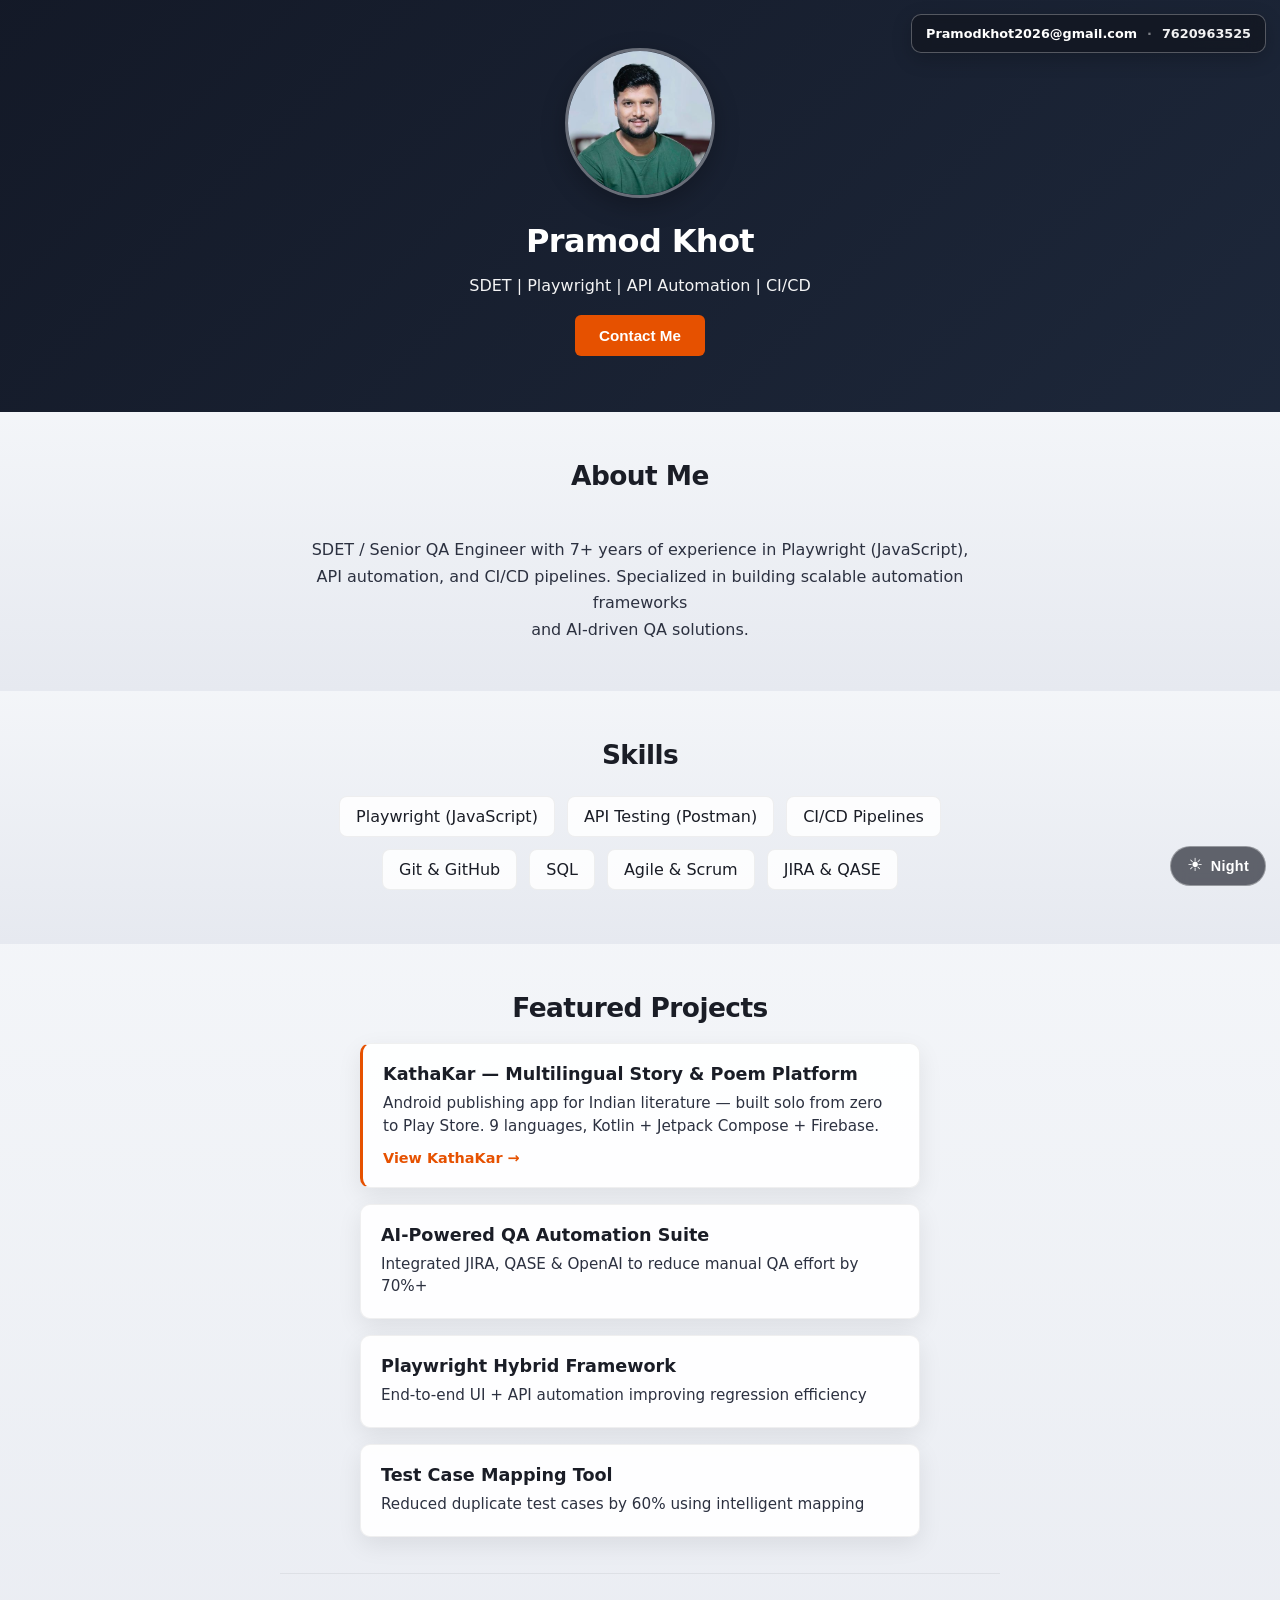
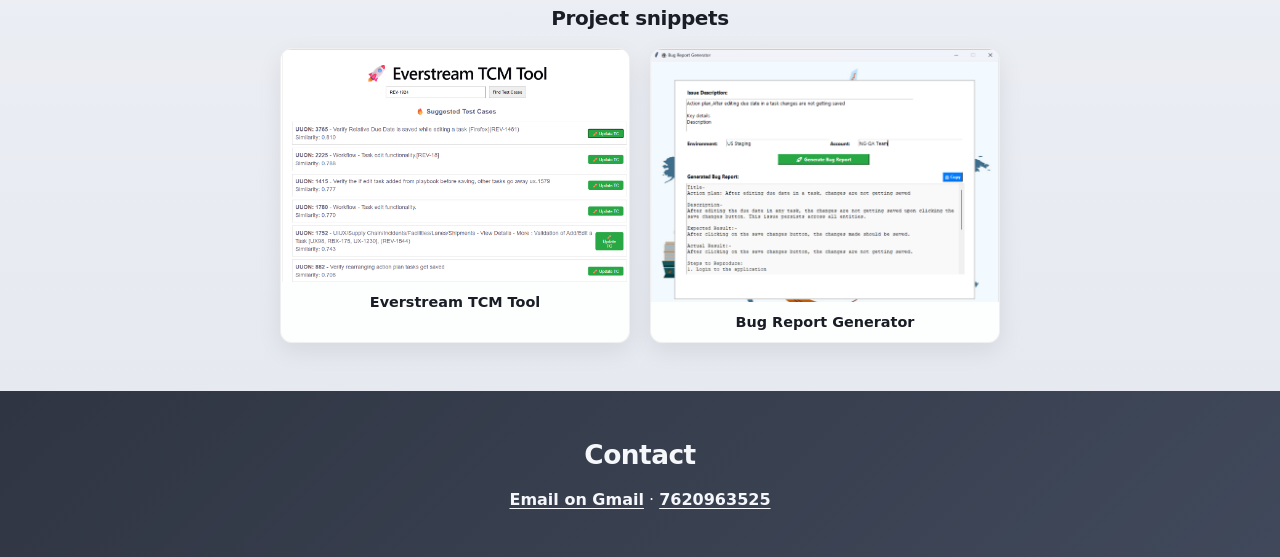
==== commit 3f221e36: "Add KathaKar project card with link to kathakar.html Adds KathaKar as the first featured project on " ====
--- a/index.html
+++ b/index.html
@@ -45,6 +45,12 @@
 <section class="projects section-panel">
   <div class="section-panel__inner">
     <h2>Featured Projects</h2>
+    <div class="project-card project-card--kathakar">
+      <h3>KathaKar — Multilingual Story &amp; Poem Platform</h3>
+      <p>Android publishing app for Indian literature — built solo from zero to Play Store. 9 languages, Kotlin + Jetpack Compose + Firebase.</p>
+      <a href="kathakar.html" class="project-card__link">View KathaKar →</a>
+    </div>
+
     <div class="project-card">
       <h3>AI-Powered QA Automation Suite</h3>
       <p>Integrated JIRA, QASE & OpenAI to reduce manual QA effort by 70%+</p>
--- a/style.css
+++ b/style.css
@@ -345,6 +345,25 @@
   font-size: 0.95rem;
 }
 
+.project-card--kathakar {
+  border-left: 3px solid var(--btn-primary);
+}
+
+.project-card__link {
+  display: inline-block;
+  margin-top: 12px;
+  font-size: 0.9rem;
+  font-weight: 600;
+  color: var(--btn-primary);
+  text-decoration: none;
+  transition: opacity 0.2s;
+}
+
+.project-card__link:hover {
+  opacity: 0.8;
+  text-decoration: underline;
+}
+
 .project-snippets {
   margin-top: 36px;
   padding-top: 32px;
